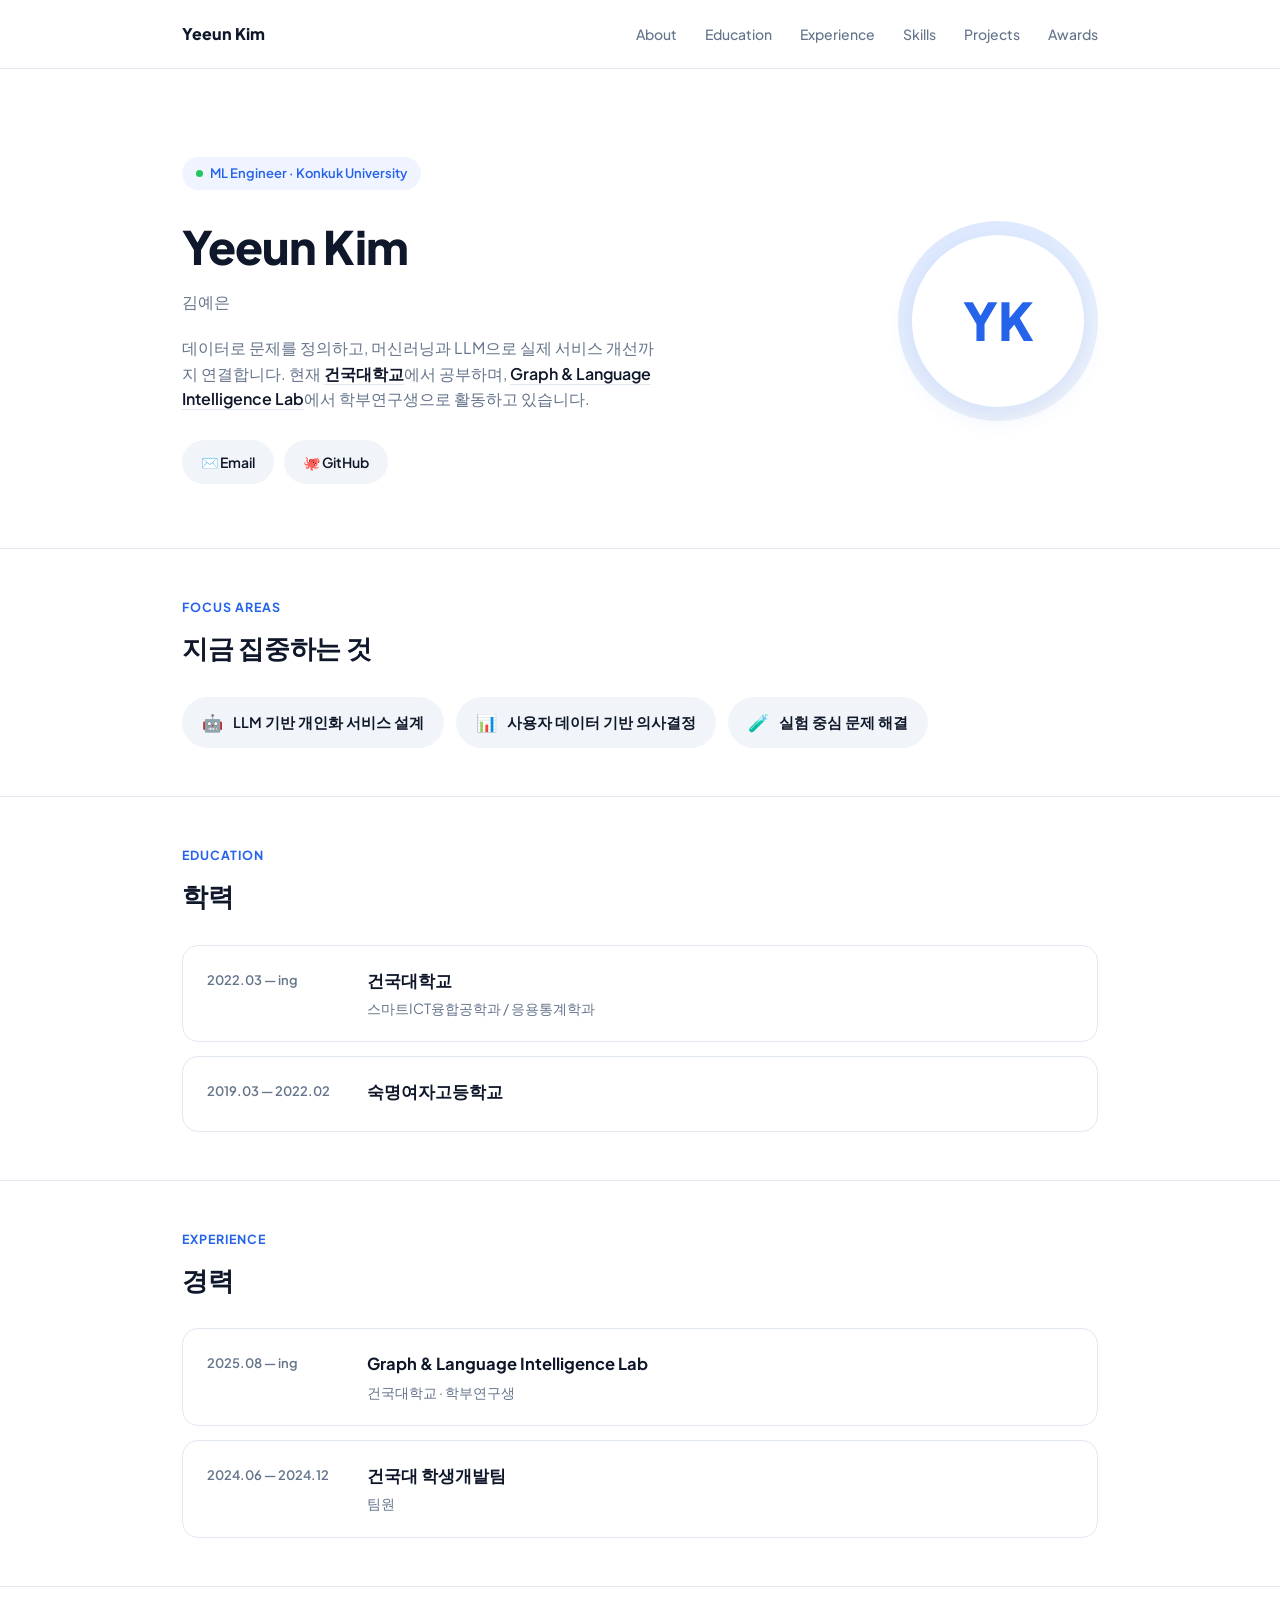
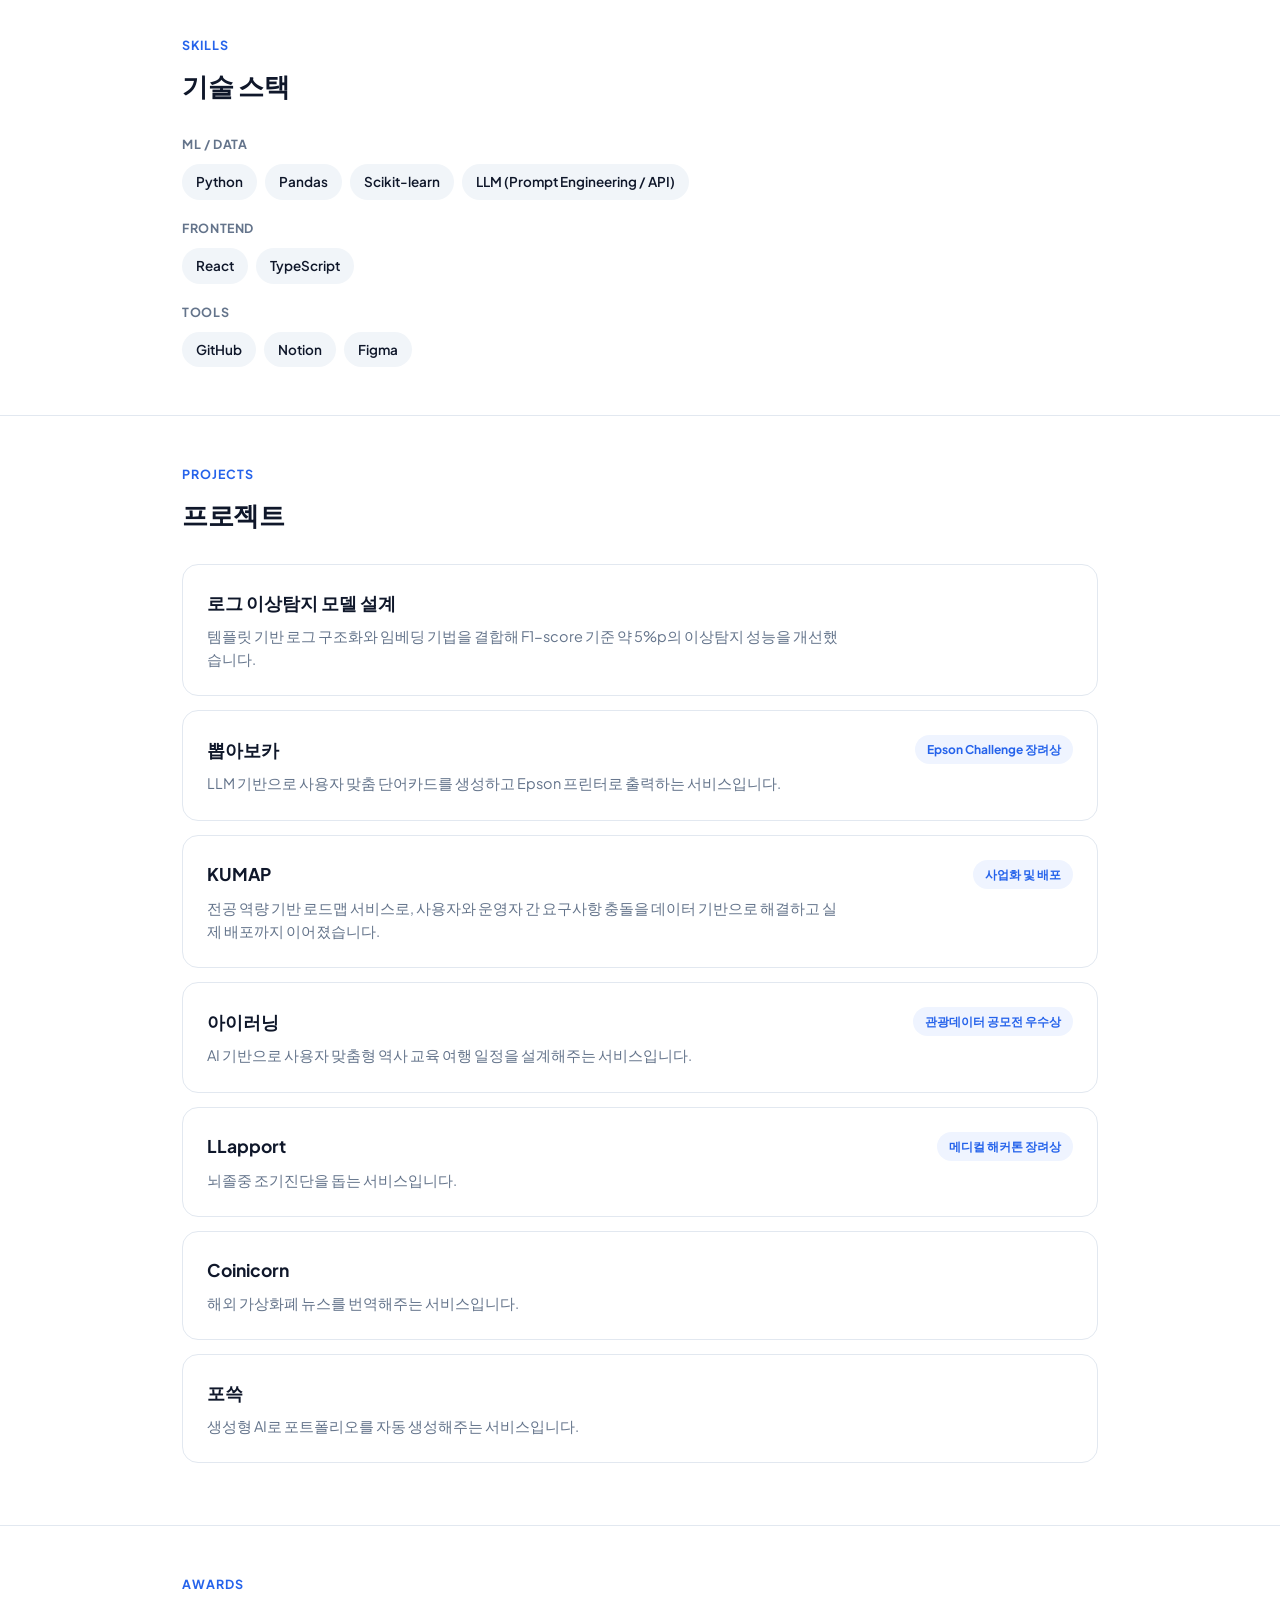
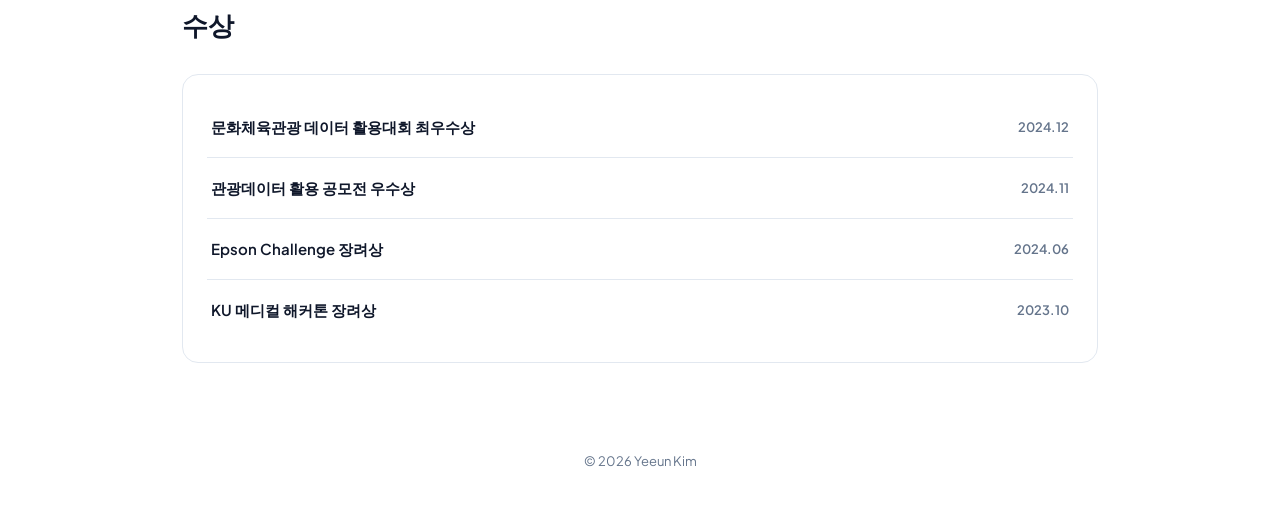
==== index.html @ d35a157a "hompage init" ====
<!DOCTYPE html>
<html lang="ko">
<head>
<meta charset="UTF-8">
<meta name="viewport" content="width=device-width, initial-scale=1.0">
<title>Yeeun Kim</title>
<link rel="preconnect" href="https://fonts.googleapis.com">
<link rel="preconnect" href="https://fonts.gstatic.com" crossorigin>
<link href="https://fonts.googleapis.com/css2?family=Plus+Jakarta+Sans:wght@400;500;600;700;800&display=swap" rel="stylesheet">
<style>
  :root{
    --bg:#FFFFFF;
    --ink:#0F172A;
    --ink-soft:#64748B;
    --accent:#2563EB;
    --accent-soft:#EFF4FF;
    --pill-bg:#F1F5F9;
    --line:#E2E8F0;
    --sans:'Plus Jakarta Sans', -apple-system, sans-serif;
  }

  *{margin:0;padding:0;box-sizing:border-box;}
  html{scroll-behavior:smooth;}

  body{
    background:var(--bg);
    color:var(--ink);
    font-family:var(--sans);
    line-height:1.6;
    -webkit-font-smoothing:antialiased;
  }

  a{color:var(--accent);text-decoration:none;}

  .wrap{
    max-width:980px;
    margin:0 auto;
    padding:0 32px;
  }

  /* ---------- NAV ---------- */
  .navbar{
    position:sticky;
    top:0;
    background:rgba(255,255,255,0.85);
    backdrop-filter:blur(10px);
    border-bottom:1px solid var(--line);
    z-index:50;
  }
  .navbar .wrap{
    display:flex;
    align-items:center;
    justify-content:space-between;
    height:68px;
  }
  .navbar .brand{
    font-weight:800;
    font-size:16px;
    color:var(--ink);
  }
  .navbar nav{
    display:flex;
    gap:28px;
  }
  .navbar nav a{
    font-size:14px;
    font-weight:500;
    color:var(--ink-soft);
  }
  .navbar nav a:hover{color:var(--ink);}

  .navbar .mobile-toggle{display:none;}

  /* ---------- HERO ---------- */
  .hero{
    padding:88px 0 64px;
  }
  .hero-grid{
    display:flex;
    align-items:center;
    gap:56px;
  }
  .hero-text{flex:1;}

  .badge{
    display:inline-flex;
    align-items:center;
    gap:7px;
    background:var(--accent-soft);
    color:var(--accent);
    font-size:13px;
    font-weight:600;
    padding:6px 14px;
    border-radius:999px;
    margin-bottom:20px;
  }
  .badge .dot{
    width:7px;height:7px;border-radius:50%;
    background:#22C55E;
  }

  .hero h1{
    font-size:46px;
    font-weight:800;
    letter-spacing:-0.02em;
    margin-bottom:6px;
  }
  .hero .kr{
    font-size:16px;
    color:var(--ink-soft);
    font-weight:500;
    margin-bottom:20px;
  }
  .hero p.lede{
    font-size:16px;
    color:var(--ink-soft);
    max-width:480px;
    margin-bottom:28px;
  }
  .hero p.lede a{color:var(--ink);font-weight:600;border-bottom:1px solid var(--line);}
  .hero p.lede a:hover{border-color:var(--accent);color:var(--accent);}

  .pill-links{
    display:flex;
    flex-wrap:wrap;
    gap:10px;
  }
  .pill-btn{
    display:inline-flex;
    align-items:center;
    gap:8px;
    background:var(--pill-bg);
    color:var(--ink);
    font-size:14px;
    font-weight:600;
    padding:10px 18px;
    border-radius:999px;
    border:1px solid transparent;
    transition:all .15s ease;
  }
  .pill-btn:hover{
    background:var(--accent-soft);
    color:var(--accent);
    transform:translateY(-1px);
  }

  .avatar-wrap{
    flex-shrink:0;
    width:200px;
    height:200px;
    border-radius:50%;
    background:linear-gradient(160deg,#DCE8FF,#F1F5F9);
    display:flex;
    align-items:center;
    justify-content:center;
  }
  .avatar-wrap .initials{
    width:172px;
    height:172px;
    border-radius:50%;
    background:#fff;
    display:flex;
    align-items:center;
    justify-content:center;
    font-size:52px;
    font-weight:800;
    color:var(--accent);
    box-shadow:0 8px 24px rgba(37,99,235,0.12);
  }

  /* ---------- SECTIONS ---------- */
  section{
    padding:48px 0;
    border-top:1px solid var(--line);
    scroll-margin-top:84px;
  }
  section .eyebrow{
    font-size:12.5px;
    font-weight:700;
    text-transform:uppercase;
    letter-spacing:.08em;
    color:var(--accent);
    margin-bottom:10px;
  }
  section h2{
    font-size:26px;
    font-weight:800;
    letter-spacing:-0.01em;
    margin-bottom:28px;
  }

  /* Focus pills (research interests style) */
  .focus-pills{
    display:flex;
    flex-wrap:wrap;
    gap:12px;
  }
  .focus-pill{
    display:flex;
    align-items:center;
    gap:10px;
    background:var(--pill-bg);
    border-radius:999px;
    padding:12px 20px;
    font-size:14.5px;
    font-weight:600;
    color:var(--ink);
  }
  .focus-pill .ico{font-size:17px;}

  /* Cards for education / experience */
  .card-list{
    display:flex;
    flex-direction:column;
    gap:14px;
  }
  .card{
    display:grid;
    grid-template-columns:140px 1fr;
    gap:20px;
    background:#fff;
    border:1px solid var(--line);
    border-radius:16px;
    padding:22px 24px;
    transition:box-shadow .15s ease, border-color .15s ease;
  }
  .card:hover{
    box-shadow:0 8px 24px rgba(15,23,42,0.06);
    border-color:#D6DEEA;
  }
  .card .when{
    font-size:13px;
    font-weight:600;
    color:var(--ink-soft);
    padding-top:2px;
  }
  .card .org{
    font-size:16.5px;
    font-weight:700;
    margin-bottom:3px;
  }
  .card .role{
    font-size:14px;
    color:var(--ink-soft);
  }

  /* Skills */
  .skill-block{margin-bottom:18px;}
  .skill-block:last-child{margin-bottom:0;}
  .skill-block .cat{
    font-size:12.5px;
    font-weight:700;
    color:var(--ink-soft);
    text-transform:uppercase;
    letter-spacing:.05em;
    margin-bottom:10px;
  }
  .tag-row{display:flex;flex-wrap:wrap;gap:8px;}
  .tag{
    font-size:13.5px;
    font-weight:600;
    background:var(--pill-bg);
    border-radius:999px;
    padding:7px 14px;
  }

  /* Projects */
  .project-card{
    background:#fff;
    border:1px solid var(--line);
    border-radius:16px;
    padding:24px;
    margin-bottom:14px;
    transition:box-shadow .15s ease, border-color .15s ease, transform .15s ease;
  }
  .project-card:hover{
    box-shadow:0 10px 28px rgba(15,23,42,0.07);
    border-color:#D6DEEA;
    transform:translateY(-2px);
  }
  .project-card .top-row{
    display:flex;
    align-items:center;
    justify-content:space-between;
    gap:12px;
    margin-bottom:8px;
    flex-wrap:wrap;
  }
  .project-card .top-row a.title{
    font-size:17.5px;
    font-weight:700;
    color:var(--ink);
  }
  .project-card .top-row a.title:hover{color:var(--accent);}
  .award-chip{
    font-size:12px;
    font-weight:700;
    background:var(--accent-soft);
    color:var(--accent);
    padding:5px 12px;
    border-radius:999px;
    white-space:nowrap;
  }
  .project-card .desc{
    font-size:14.5px;
    color:var(--ink-soft);
    max-width:640px;
  }

  /* Awards */
  .award-row{
    display:flex;
    align-items:center;
    justify-content:space-between;
    padding:18px 4px;
    border-bottom:1px solid var(--line);
  }
  .award-row:last-child{border-bottom:none;}
  .award-row .name{font-size:15px;font-weight:600;}
  .award-row .when{font-size:13px;color:var(--ink-soft);font-weight:600;}

  footer{
    padding:40px 0 56px;
    text-align:center;
    font-size:13px;
    color:var(--ink-soft);
  }

  /* ---------- RESPONSIVE ---------- */
  @media (max-width:760px){
    .navbar nav{display:none;}
    .wrap{padding:0 20px;}
    .hero{padding:48px 0 40px;}
    .hero-grid{flex-direction:column-reverse;gap:32px;text-align:center;}
    .hero-text{display:flex;flex-direction:column;align-items:center;}
    .hero p.lede{text-align:center;}
    .pill-links{justify-content:center;}
    .hero h1{font-size:34px;}
    .avatar-wrap{width:140px;height:140px;}
    .avatar-wrap .initials{width:120px;height:120px;font-size:38px;}
    .card{grid-template-columns:1fr;gap:6px;}
    .award-row{flex-direction:column;align-items:flex-start;gap:4px;}
  }

  @media (prefers-reduced-motion: reduce){
    *{transition:none !important; scroll-behavior:auto !important;}
  }

  :focus-visible{outline:2px solid var(--accent);outline-offset:2px;}
</style>
</head>
<body>

<div class="navbar">
  <div class="wrap">
    <div class="brand">Yeeun Kim</div>
    <nav>
      <a href="#about">About</a>
      <a href="#education">Education</a>
      <a href="#experience">Experience</a>
      <a href="#skills">Skills</a>
      <a href="#projects">Projects</a>
      <a href="#awards">Awards</a>
    </nav>
  </div>
</div>

<header class="hero" id="about">
  <div class="wrap">
    <div class="hero-grid">
      <div class="hero-text">
        <div class="badge"><span class="dot"></span> ML Engineer · Konkuk University</div>
        <h1>Yeeun Kim</h1>
        <div class="kr">김예은</div>
        <p class="lede">데이터로 문제를 정의하고, 머신러닝과 LLM으로 실제 서비스 개선까지 연결합니다. 현재 <a href="#" target="_blank">건국대학교</a>에서 공부하며, <a href="#" target="_blank">Graph &amp; Language Intelligence Lab</a>에서 학부연구생으로 활동하고 있습니다.</p>
        <div class="pill-links">
          <a class="pill-btn" href="mailto:yeeunkim512@gmail.com">✉️ Email</a>
          <a class="pill-btn" href="https://github.com/katekim512" target="_blank">🐙 GitHub</a>
        </div>
      </div>
      <div class="avatar-wrap">
        <div class="initials">YK</div>
      </div>
    </div>
  </div>
</header>

<section id="focus">
  <div class="wrap">
    <div class="eyebrow">Focus Areas</div>
    <h2>지금 집중하는 것</h2>
    <div class="focus-pills">
      <div class="focus-pill"><span class="ico">🤖</span> LLM 기반 개인화 서비스 설계</div>
      <div class="focus-pill"><span class="ico">📊</span> 사용자 데이터 기반 의사결정</div>
      <div class="focus-pill"><span class="ico">🧪</span> 실험 중심 문제 해결</div>
    </div>
  </div>
</section>

<section id="education">
  <div class="wrap">
    <div class="eyebrow">Education</div>
    <h2>학력</h2>
    <div class="card-list">
      <div class="card">
        <div class="when">2022.03 — ing</div>
        <div>
          <div class="org">건국대학교</div>
          <div class="role">스마트ICT융합공학과 / 응용통계학과</div>
        </div>
      </div>
      <div class="card">
        <div class="when">2019.03 — 2022.02</div>
        <div>
          <div class="org">숙명여자고등학교</div>
        </div>
      </div>
    </div>
  </div>
</section>

<section id="experience">
  <div class="wrap">
    <div class="eyebrow">Experience</div>
    <h2>경력</h2>
    <div class="card-list">
      <div class="card">
        <div class="when">2025.08 — ing</div>
        <div>
          <div class="org">Graph &amp; Language Intelligence Lab</div>
          <div class="role">건국대학교 · 학부연구생</div>
        </div>
      </div>
      <div class="card">
        <div class="when">2024.06 — 2024.12</div>
        <div>
          <div class="org">건국대 학생개발팀</div>
          <div class="role">팀원</div>
        </div>
      </div>
    </div>
  </div>
</section>

<section id="skills">
  <div class="wrap">
    <div class="eyebrow">Skills</div>
    <h2>기술 스택</h2>
    <div class="skill-block">
      <div class="cat">ML / Data</div>
      <div class="tag-row">
        <span class="tag">Python</span>
        <span class="tag">Pandas</span>
        <span class="tag">Scikit-learn</span>
        <span class="tag">LLM (Prompt Engineering / API)</span>
      </div>
    </div>
    <div class="skill-block">
      <div class="cat">Frontend</div>
      <div class="tag-row">
        <span class="tag">React</span>
        <span class="tag">TypeScript</span>
      </div>
    </div>
    <div class="skill-block">
      <div class="cat">Tools</div>
      <div class="tag-row">
        <span class="tag">GitHub</span>
        <span class="tag">Notion</span>
        <span class="tag">Figma</span>
      </div>
    </div>
  </div>
</section>

<section id="projects">
  <div class="wrap">
    <div class="eyebrow">Projects</div>
    <h2>프로젝트</h2>

    <div class="project-card">
      <div class="top-row">
        <a class="title" href="https://github.com/katekim512" target="_blank">로그 이상탐지 모델 설계</a>
      </div>
      <p class="desc">템플릿 기반 로그 구조화와 임베딩 기법을 결합해 F1-score 기준 약 5%p의 이상탐지 성능을 개선했습니다.</p>
    </div>

    <div class="project-card">
      <div class="top-row">
        <a class="title" href="https://github.com/jiheunkim/BbobaVoca" target="_blank">뽑아보카</a>
        <span class="award-chip">Epson Challenge 장려상</span>
      </div>
      <p class="desc">LLM 기반으로 사용자 맞춤 단어카드를 생성하고 Epson 프린터로 출력하는 서비스입니다.</p>
    </div>

    <div class="project-card">
      <div class="top-row">
        <a class="title" href="https://github.com/katekim512/RoadMapKU.git" target="_blank">KUMAP</a>
        <span class="award-chip">사업화 및 배포</span>
      </div>
      <p class="desc">전공 역량 기반 로드맵 서비스로, 사용자와 운영자 간 요구사항 충돌을 데이터 기반으로 해결하고 실제 배포까지 이어졌습니다.</p>
    </div>

    <div class="project-card">
      <div class="top-row">
        <a class="title" href="https://github.com/katekim512/AI-Learning.git" target="_blank">아이러닝</a>
        <span class="award-chip">관광데이터 공모전 우수상</span>
      </div>
      <p class="desc">AI 기반으로 사용자 맞춤형 역사 교육 여행 일정을 설계해주는 서비스입니다.</p>
    </div>

    <div class="project-card">
      <div class="top-row">
        <a class="title" href="https://github.com/katekim512/LLapport.git" target="_blank">LLapport</a>
        <span class="award-chip">메디컬 해커톤 장려상</span>
      </div>
      <p class="desc">뇌졸중 조기진단을 돕는 서비스입니다.</p>
    </div>

    <div class="project-card">
      <div class="top-row">
        <a class="title" href="https://github.com/katekim512/Conicorn.git" target="_blank">Coinicorn</a>
      </div>
      <p class="desc">해외 가상화폐 뉴스를 번역해주는 서비스입니다.</p>
    </div>

    <div class="project-card">
      <div class="top-row">
        <a class="title" href="https://github.com/katekim512/PoSSG.git" target="_blank">포쓱</a>
      </div>
      <p class="desc">생성형 AI로 포트폴리오를 자동 생성해주는 서비스입니다.</p>
    </div>

  </div>
</section>

<section id="awards">
  <div class="wrap">
    <div class="eyebrow">Awards</div>
    <h2>수상</h2>
    <div class="card" style="display:block;border-radius:16px;">
      <div class="award-row">
        <div class="name">문화체육관광 데이터 활용대회 최우수상</div>
        <div class="when">2024.12</div>
      </div>
      <div class="award-row">
        <div class="name">관광데이터 활용 공모전 우수상</div>
        <div class="when">2024.11</div>
      </div>
      <div class="award-row">
        <div class="name">Epson Challenge 장려상</div>
        <div class="when">2024.06</div>
      </div>
      <div class="award-row">
        <div class="name">KU 메디컬 해커톤 장려상</div>
        <div class="when">2023.10</div>
      </div>
    </div>
  </div>
</section>

<footer>© 2026 Yeeun Kim</footer>

</body>
</html>
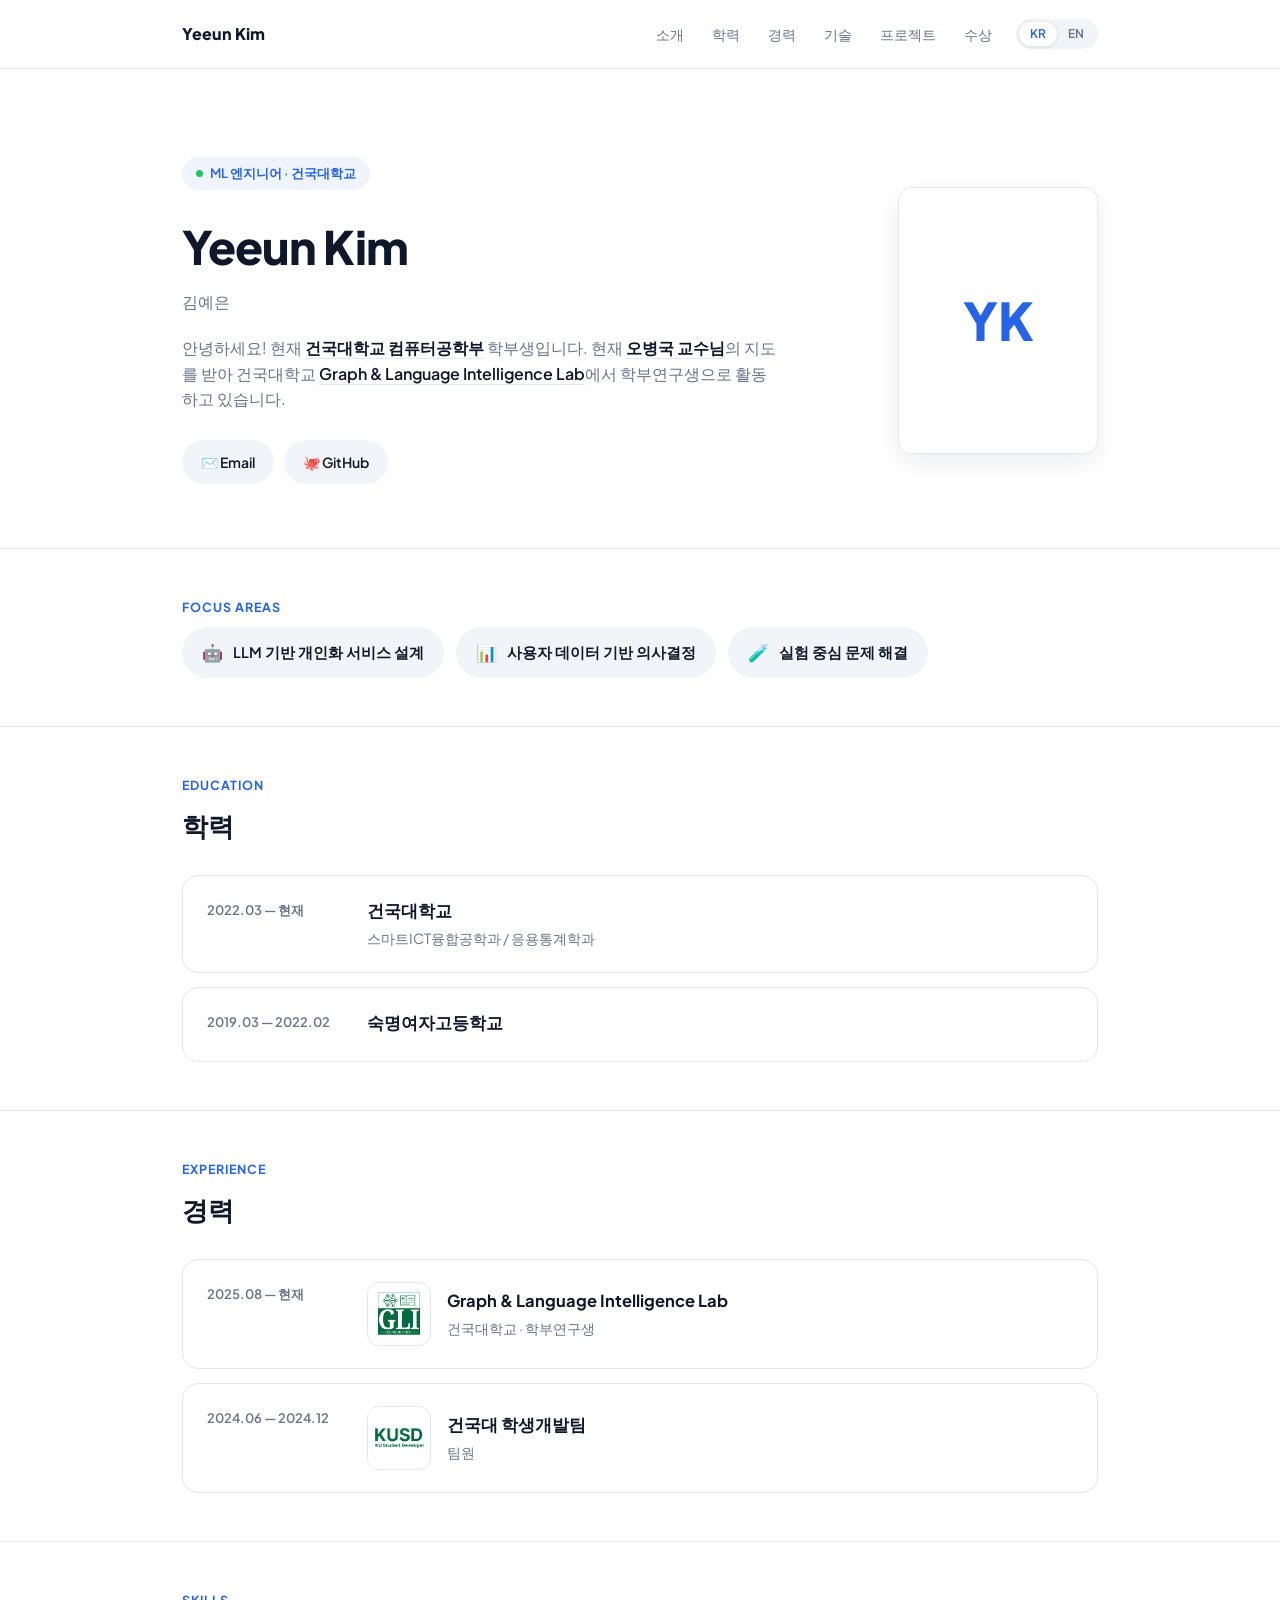
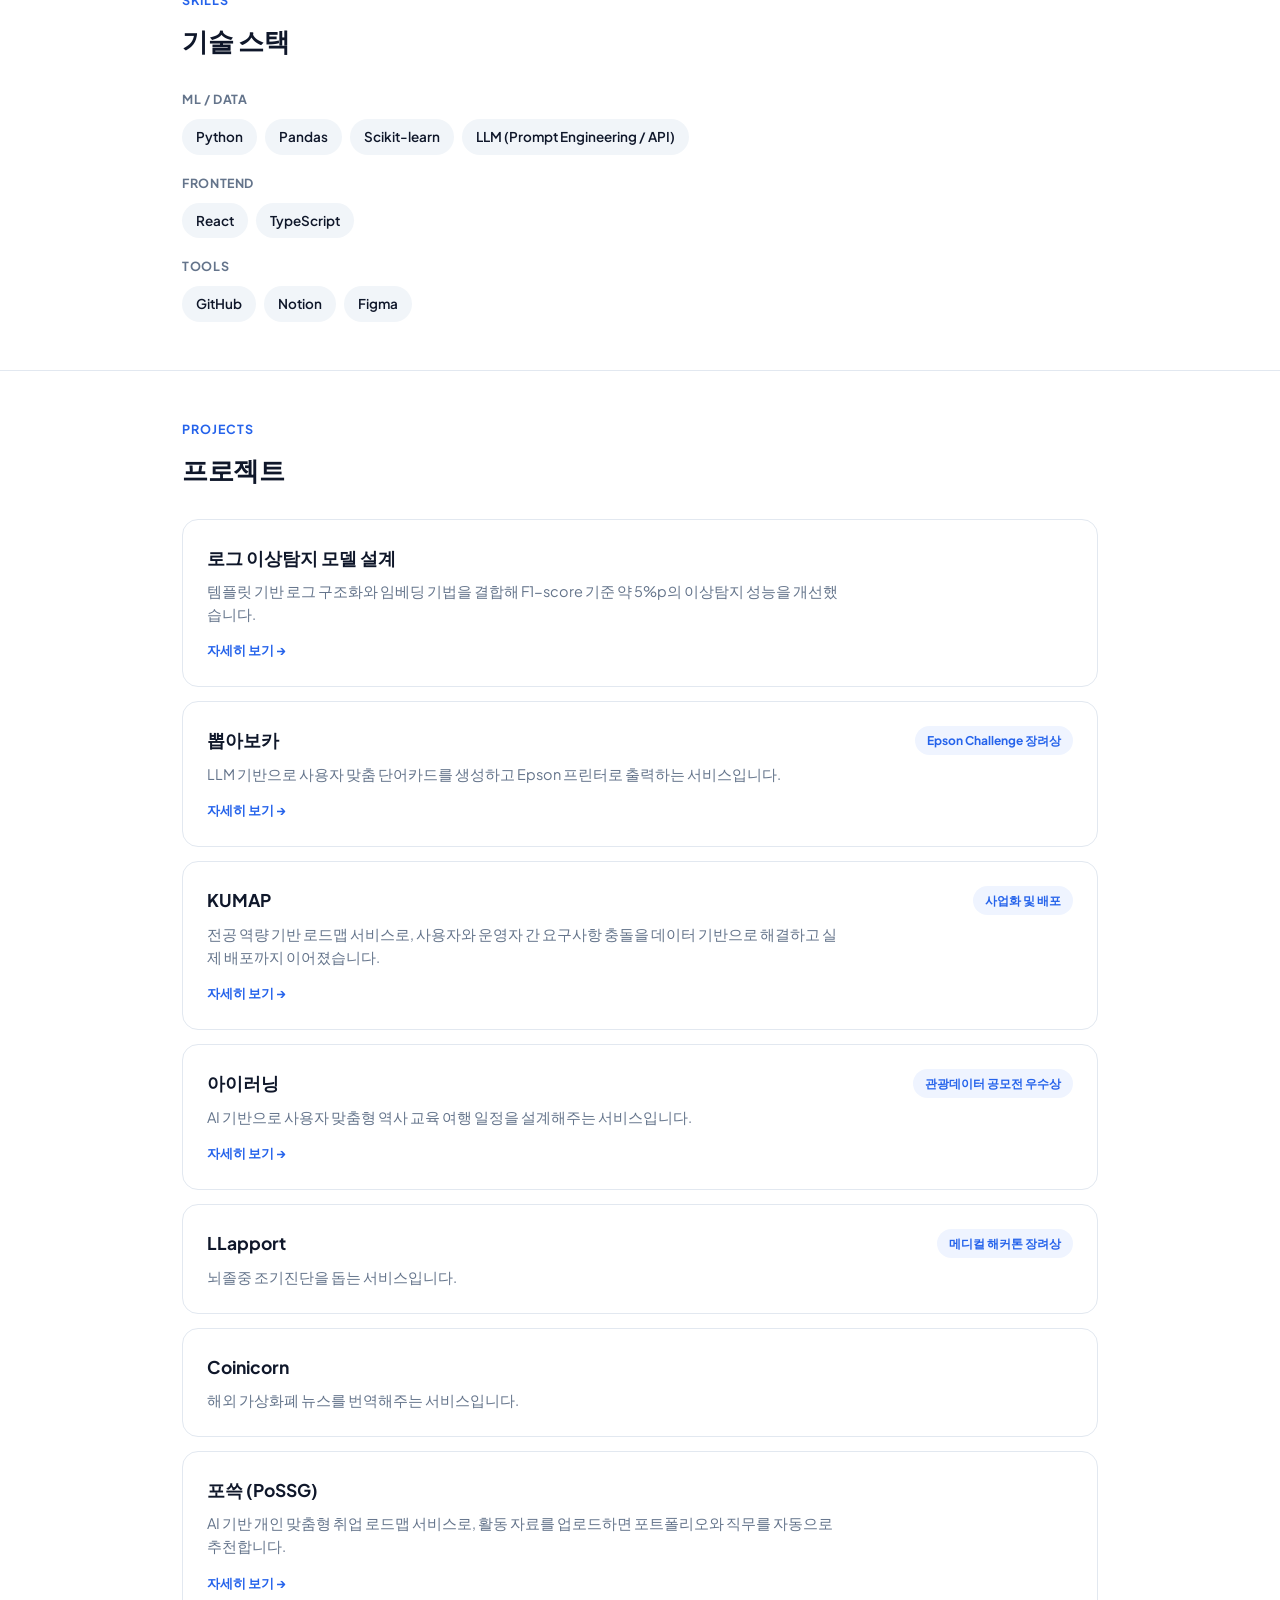
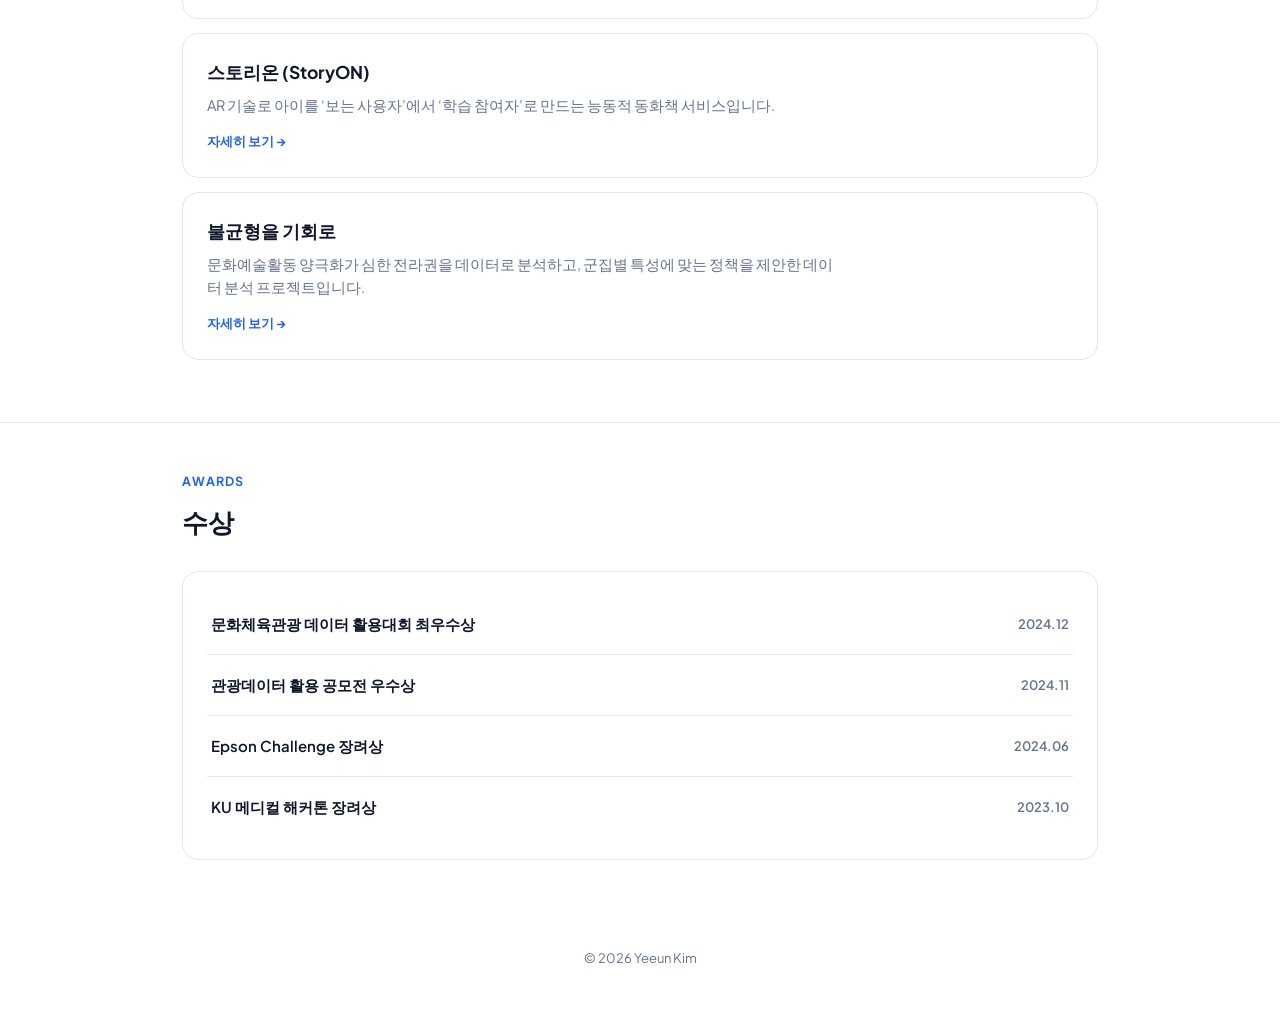
==== commit 9e8f8821: "[init] 전체 페이지" ====
--- a/index.html
+++ b/index.html
@@ -1,565 +1,1045 @@
 <!DOCTYPE html>
 <html lang="ko">
-<head>
-<meta charset="UTF-8">
-<meta name="viewport" content="width=device-width, initial-scale=1.0">
-<title>Yeeun Kim</title>
-<link rel="preconnect" href="https://fonts.googleapis.com">
-<link rel="preconnect" href="https://fonts.gstatic.com" crossorigin>
-<link href="https://fonts.googleapis.com/css2?family=Plus+Jakarta+Sans:wght@400;500;600;700;800&display=swap" rel="stylesheet">
-<style>
-  :root{
-    --bg:#FFFFFF;
-    --ink:#0F172A;
-    --ink-soft:#64748B;
-    --accent:#2563EB;
-    --accent-soft:#EFF4FF;
-    --pill-bg:#F1F5F9;
-    --line:#E2E8F0;
-    --sans:'Plus Jakarta Sans', -apple-system, sans-serif;
-  }
-
-  *{margin:0;padding:0;box-sizing:border-box;}
-  html{scroll-behavior:smooth;}
-
-  body{
-    background:var(--bg);
-    color:var(--ink);
-    font-family:var(--sans);
-    line-height:1.6;
-    -webkit-font-smoothing:antialiased;
-  }
-
-  a{color:var(--accent);text-decoration:none;}
-
-  .wrap{
-    max-width:980px;
-    margin:0 auto;
-    padding:0 32px;
-  }
-
-  /* ---------- NAV ---------- */
-  .navbar{
-    position:sticky;
-    top:0;
-    background:rgba(255,255,255,0.85);
-    backdrop-filter:blur(10px);
-    border-bottom:1px solid var(--line);
-    z-index:50;
-  }
-  .navbar .wrap{
-    display:flex;
-    align-items:center;
-    justify-content:space-between;
-    height:68px;
-  }
-  .navbar .brand{
-    font-weight:800;
-    font-size:16px;
-    color:var(--ink);
-  }
-  .navbar nav{
-    display:flex;
-    gap:28px;
-  }
-  .navbar nav a{
-    font-size:14px;
-    font-weight:500;
-    color:var(--ink-soft);
-  }
-  .navbar nav a:hover{color:var(--ink);}
-
-  .navbar .mobile-toggle{display:none;}
-
-  /* ---------- HERO ---------- */
-  .hero{
-    padding:88px 0 64px;
-  }
-  .hero-grid{
-    display:flex;
-    align-items:center;
-    gap:56px;
-  }
-  .hero-text{flex:1;}
-
-  .badge{
-    display:inline-flex;
-    align-items:center;
-    gap:7px;
-    background:var(--accent-soft);
-    color:var(--accent);
-    font-size:13px;
-    font-weight:600;
-    padding:6px 14px;
-    border-radius:999px;
-    margin-bottom:20px;
-  }
-  .badge .dot{
-    width:7px;height:7px;border-radius:50%;
-    background:#22C55E;
-  }
-
-  .hero h1{
-    font-size:46px;
-    font-weight:800;
-    letter-spacing:-0.02em;
-    margin-bottom:6px;
-  }
-  .hero .kr{
-    font-size:16px;
-    color:var(--ink-soft);
-    font-weight:500;
-    margin-bottom:20px;
-  }
-  .hero p.lede{
-    font-size:16px;
-    color:var(--ink-soft);
-    max-width:480px;
-    margin-bottom:28px;
-  }
-  .hero p.lede a{color:var(--ink);font-weight:600;border-bottom:1px solid var(--line);}
-  .hero p.lede a:hover{border-color:var(--accent);color:var(--accent);}
-
-  .pill-links{
-    display:flex;
-    flex-wrap:wrap;
-    gap:10px;
-  }
-  .pill-btn{
-    display:inline-flex;
-    align-items:center;
-    gap:8px;
-    background:var(--pill-bg);
-    color:var(--ink);
-    font-size:14px;
-    font-weight:600;
-    padding:10px 18px;
-    border-radius:999px;
-    border:1px solid transparent;
-    transition:all .15s ease;
-  }
-  .pill-btn:hover{
-    background:var(--accent-soft);
-    color:var(--accent);
-    transform:translateY(-1px);
-  }
-
-  .avatar-wrap{
-    flex-shrink:0;
-    width:200px;
-    height:200px;
-    border-radius:50%;
-    background:linear-gradient(160deg,#DCE8FF,#F1F5F9);
-    display:flex;
-    align-items:center;
-    justify-content:center;
-  }
-  .avatar-wrap .initials{
-    width:172px;
-    height:172px;
-    border-radius:50%;
-    background:#fff;
-    display:flex;
-    align-items:center;
-    justify-content:center;
-    font-size:52px;
-    font-weight:800;
-    color:var(--accent);
-    box-shadow:0 8px 24px rgba(37,99,235,0.12);
-  }
-
-  /* ---------- SECTIONS ---------- */
-  section{
-    padding:48px 0;
-    border-top:1px solid var(--line);
-    scroll-margin-top:84px;
-  }
-  section .eyebrow{
-    font-size:12.5px;
-    font-weight:700;
-    text-transform:uppercase;
-    letter-spacing:.08em;
-    color:var(--accent);
-    margin-bottom:10px;
-  }
-  section h2{
-    font-size:26px;
-    font-weight:800;
-    letter-spacing:-0.01em;
-    margin-bottom:28px;
-  }
-
-  /* Focus pills (research interests style) */
-  .focus-pills{
-    display:flex;
-    flex-wrap:wrap;
-    gap:12px;
-  }
-  .focus-pill{
-    display:flex;
-    align-items:center;
-    gap:10px;
-    background:var(--pill-bg);
-    border-radius:999px;
-    padding:12px 20px;
-    font-size:14.5px;
-    font-weight:600;
-    color:var(--ink);
-  }
-  .focus-pill .ico{font-size:17px;}
-
-  /* Cards for education / experience */
-  .card-list{
-    display:flex;
-    flex-direction:column;
-    gap:14px;
-  }
-  .card{
-    display:grid;
-    grid-template-columns:140px 1fr;
-    gap:20px;
-    background:#fff;
-    border:1px solid var(--line);
-    border-radius:16px;
-    padding:22px 24px;
-    transition:box-shadow .15s ease, border-color .15s ease;
-  }
-  .card:hover{
-    box-shadow:0 8px 24px rgba(15,23,42,0.06);
-    border-color:#D6DEEA;
-  }
-  .card .when{
-    font-size:13px;
-    font-weight:600;
-    color:var(--ink-soft);
-    padding-top:2px;
-  }
-  .card .org{
-    font-size:16.5px;
-    font-weight:700;
-    margin-bottom:3px;
-  }
-  .card .role{
-    font-size:14px;
-    color:var(--ink-soft);
-  }
-
-  /* Skills */
-  .skill-block{margin-bottom:18px;}
-  .skill-block:last-child{margin-bottom:0;}
-  .skill-block .cat{
-    font-size:12.5px;
-    font-weight:700;
-    color:var(--ink-soft);
-    text-transform:uppercase;
-    letter-spacing:.05em;
-    margin-bottom:10px;
-  }
-  .tag-row{display:flex;flex-wrap:wrap;gap:8px;}
-  .tag{
-    font-size:13.5px;
-    font-weight:600;
-    background:var(--pill-bg);
-    border-radius:999px;
-    padding:7px 14px;
-  }
-
-  /* Projects */
-  .project-card{
-    background:#fff;
-    border:1px solid var(--line);
-    border-radius:16px;
-    padding:24px;
-    margin-bottom:14px;
-    transition:box-shadow .15s ease, border-color .15s ease, transform .15s ease;
-  }
-  .project-card:hover{
-    box-shadow:0 10px 28px rgba(15,23,42,0.07);
-    border-color:#D6DEEA;
-    transform:translateY(-2px);
-  }
-  .project-card .top-row{
-    display:flex;
-    align-items:center;
-    justify-content:space-between;
-    gap:12px;
-    margin-bottom:8px;
-    flex-wrap:wrap;
-  }
-  .project-card .top-row a.title{
-    font-size:17.5px;
-    font-weight:700;
-    color:var(--ink);
-  }
-  .project-card .top-row a.title:hover{color:var(--accent);}
-  .award-chip{
-    font-size:12px;
-    font-weight:700;
-    background:var(--accent-soft);
-    color:var(--accent);
-    padding:5px 12px;
-    border-radius:999px;
-    white-space:nowrap;
-  }
-  .project-card .desc{
-    font-size:14.5px;
-    color:var(--ink-soft);
-    max-width:640px;
-  }
-
-  /* Awards */
-  .award-row{
-    display:flex;
-    align-items:center;
-    justify-content:space-between;
-    padding:18px 4px;
-    border-bottom:1px solid var(--line);
-  }
-  .award-row:last-child{border-bottom:none;}
-  .award-row .name{font-size:15px;font-weight:600;}
-  .award-row .when{font-size:13px;color:var(--ink-soft);font-weight:600;}
-
-  footer{
-    padding:40px 0 56px;
-    text-align:center;
-    font-size:13px;
-    color:var(--ink-soft);
-  }
-
-  /* ---------- RESPONSIVE ---------- */
-  @media (max-width:760px){
-    .navbar nav{display:none;}
-    .wrap{padding:0 20px;}
-    .hero{padding:48px 0 40px;}
-    .hero-grid{flex-direction:column-reverse;gap:32px;text-align:center;}
-    .hero-text{display:flex;flex-direction:column;align-items:center;}
-    .hero p.lede{text-align:center;}
-    .pill-links{justify-content:center;}
-    .hero h1{font-size:34px;}
-    .avatar-wrap{width:140px;height:140px;}
-    .avatar-wrap .initials{width:120px;height:120px;font-size:38px;}
-    .card{grid-template-columns:1fr;gap:6px;}
-    .award-row{flex-direction:column;align-items:flex-start;gap:4px;}
-  }
-
-  @media (prefers-reduced-motion: reduce){
-    *{transition:none !important; scroll-behavior:auto !important;}
-  }
-
-  :focus-visible{outline:2px solid var(--accent);outline-offset:2px;}
-</style>
-</head>
-<body>
-
-<div class="navbar">
-  <div class="wrap">
-    <div class="brand">Yeeun Kim</div>
-    <nav>
-      <a href="#about">About</a>
-      <a href="#education">Education</a>
-      <a href="#experience">Experience</a>
-      <a href="#skills">Skills</a>
-      <a href="#projects">Projects</a>
-      <a href="#awards">Awards</a>
-    </nav>
-  </div>
-</div>
-
-<header class="hero" id="about">
-  <div class="wrap">
-    <div class="hero-grid">
-      <div class="hero-text">
-        <div class="badge"><span class="dot"></span> ML Engineer · Konkuk University</div>
-        <h1>Yeeun Kim</h1>
-        <div class="kr">김예은</div>
-        <p class="lede">데이터로 문제를 정의하고, 머신러닝과 LLM으로 실제 서비스 개선까지 연결합니다. 현재 <a href="#" target="_blank">건국대학교</a>에서 공부하며, <a href="#" target="_blank">Graph &amp; Language Intelligence Lab</a>에서 학부연구생으로 활동하고 있습니다.</p>
-        <div class="pill-links">
-          <a class="pill-btn" href="mailto:yeeunkim512@gmail.com">✉️ Email</a>
-          <a class="pill-btn" href="https://github.com/katekim512" target="_blank">🐙 GitHub</a>
-        </div>
-      </div>
-      <div class="avatar-wrap">
-        <div class="initials">YK</div>
-      </div>
-    </div>
-  </div>
-</header>
-
-<section id="focus">
-  <div class="wrap">
-    <div class="eyebrow">Focus Areas</div>
-    <h2>지금 집중하는 것</h2>
-    <div class="focus-pills">
-      <div class="focus-pill"><span class="ico">🤖</span> LLM 기반 개인화 서비스 설계</div>
-      <div class="focus-pill"><span class="ico">📊</span> 사용자 데이터 기반 의사결정</div>
-      <div class="focus-pill"><span class="ico">🧪</span> 실험 중심 문제 해결</div>
-    </div>
-  </div>
-</section>
-
-<section id="education">
-  <div class="wrap">
-    <div class="eyebrow">Education</div>
-    <h2>학력</h2>
-    <div class="card-list">
-      <div class="card">
-        <div class="when">2022.03 — ing</div>
-        <div>
-          <div class="org">건국대학교</div>
-          <div class="role">스마트ICT융합공학과 / 응용통계학과</div>
-        </div>
-      </div>
-      <div class="card">
-        <div class="when">2019.03 — 2022.02</div>
-        <div>
-          <div class="org">숙명여자고등학교</div>
+  <head>
+    <meta charset="UTF-8" />
+    <meta name="viewport" content="width=device-width, initial-scale=1.0" />
+    <title>Yeeun Kim</title>
+    <link rel="preconnect" href="https://fonts.googleapis.com" />
+    <link rel="preconnect" href="https://fonts.gstatic.com" crossorigin />
+    <link
+      href="https://fonts.googleapis.com/css2?family=Plus+Jakarta+Sans:wght@400;500;600;700;800&display=swap"
+      rel="stylesheet"
+    />
+    <style>
+      :root {
+        --bg: #ffffff;
+        --ink: #0f172a;
+        --ink-soft: #64748b;
+        --accent: #2563eb;
+        --accent-soft: #eff4ff;
+        --pill-bg: #f1f5f9;
+        --line: #e2e8f0;
+        --sans: 'Plus Jakarta Sans', -apple-system, sans-serif;
+      }
+
+      * {
+        margin: 0;
+        padding: 0;
+        box-sizing: border-box;
+      }
+      html {
+        scroll-behavior: smooth;
+      }
+
+      body {
+        background: var(--bg);
+        color: var(--ink);
+        font-family: var(--sans);
+        line-height: 1.6;
+        -webkit-font-smoothing: antialiased;
+      }
+
+      a {
+        color: var(--accent);
+        text-decoration: none;
+      }
+
+      .wrap {
+        max-width: 980px;
+        margin: 0 auto;
+        padding: 0 32px;
+      }
+
+      /* ---------- NAV ---------- */
+      .navbar {
+        position: sticky;
+        top: 0;
+        background: rgba(255, 255, 255, 0.85);
+        backdrop-filter: blur(10px);
+        border-bottom: 1px solid var(--line);
+        z-index: 50;
+      }
+      .navbar .wrap {
+        display: flex;
+        align-items: center;
+        justify-content: space-between;
+        height: 68px;
+      }
+      .navbar .brand {
+        font-weight: 800;
+        font-size: 16px;
+        color: var(--ink);
+      }
+      .navbar nav {
+        display: flex;
+        gap: 28px;
+      }
+      .nav-actions {
+        display: flex;
+        align-items: center;
+        gap: 24px;
+      }
+      .navbar nav a {
+        font-size: 14px;
+        font-weight: 500;
+        color: var(--ink-soft);
+      }
+      .navbar nav a:hover {
+        color: var(--ink);
+      }
+
+      .language-toggle {
+        display: flex;
+        align-items: center;
+        padding: 3px;
+        background: var(--pill-bg);
+        border-radius: 999px;
+      }
+      .language-toggle button {
+        min-width: 38px;
+        padding: 6px 9px;
+        border: 0;
+        border-radius: 999px;
+        background: transparent;
+        color: var(--ink-soft);
+        font: 600 12px/1 var(--sans);
+        cursor: pointer;
+      }
+      .language-toggle button[aria-pressed='true'] {
+        background: #fff;
+        color: var(--accent);
+        box-shadow: 0 1px 4px rgba(15, 23, 42, 0.12);
+      }
+
+      /* ---------- HERO ---------- */
+      .hero {
+        padding: 88px 0 64px;
+      }
+      .hero-grid {
+        display: flex;
+        align-items: center;
+        gap: 24px;
+      }
+      .hero-text {
+        flex: 1;
+      }
+
+      .badge {
+        display: inline-flex;
+        align-items: center;
+        gap: 7px;
+        background: var(--accent-soft);
+        color: var(--accent);
+        font-size: 13px;
+        font-weight: 600;
+        padding: 6px 14px;
+        border-radius: 999px;
+        margin-bottom: 20px;
+      }
+      .badge .dot {
+        width: 7px;
+        height: 7px;
+        border-radius: 50%;
+        background: #22c55e;
+      }
+
+      .hero h1 {
+        font-size: 46px;
+        font-weight: 800;
+        letter-spacing: -0.02em;
+        margin-bottom: 6px;
+      }
+      .hero .kr {
+        font-size: 16px;
+        color: var(--ink-soft);
+        font-weight: 500;
+        margin-bottom: 20px;
+      }
+      .hero p.lede {
+        font-size: 16px;
+        color: var(--ink-soft);
+        max-width: 600px;
+        margin-bottom: 28px;
+      }
+      .hero p.lede a {
+        color: var(--ink);
+        font-weight: 600;
+        border-bottom: 1px solid var(--line);
+      }
+      .hero p.lede a:hover {
+        border-color: var(--accent);
+        color: var(--accent);
+      }
+
+      .pill-links {
+        display: flex;
+        flex-wrap: wrap;
+        gap: 10px;
+      }
+      .pill-btn {
+        display: inline-flex;
+        align-items: center;
+        gap: 8px;
+        background: var(--pill-bg);
+        color: var(--ink);
+        font-size: 14px;
+        font-weight: 600;
+        padding: 10px 18px;
+        border-radius: 999px;
+        border: 1px solid transparent;
+        transition: all 0.15s ease;
+      }
+      .pill-btn:hover {
+        background: var(--accent-soft);
+        color: var(--accent);
+        transform: translateY(-1px);
+      }
+
+      .avatar-wrap {
+        flex-shrink: 0;
+        width: 200px;
+        aspect-ratio: 3 / 4;
+        border: 1px solid var(--line);
+        border-radius: 14px;
+        background: #fff;
+        display: flex;
+        align-items: center;
+        justify-content: center;
+        overflow: hidden;
+        box-shadow: 0 8px 24px rgba(15, 23, 42, 0.08);
+      }
+      .avatar-wrap .avatar-inner {
+        width: 100%;
+        height: 100%;
+        border-radius: 13px;
+        background: #fff;
+        display: flex;
+        align-items: center;
+        justify-content: center;
+        font-size: 52px;
+        font-weight: 800;
+        color: var(--accent);
+        overflow: hidden;
+      }
+      .avatar-wrap img {
+        width: 100%;
+        height: 100%;
+        object-fit: contain;
+        object-position: center;
+      }
+      .avatar-wrap img[hidden] {
+        display: none;
+      }
+      .avatar-wrap .initials[hidden] {
+        display: none;
+      }
+      .avatar-wrap .initials {
+        width: 100%;
+        height: 100%;
+        display: flex;
+        align-items: center;
+        justify-content: center;
+      }
+
+      /* ---------- SECTIONS ---------- */
+      section {
+        padding: 48px 0;
+        border-top: 1px solid var(--line);
+        scroll-margin-top: 84px;
+      }
+      section .eyebrow {
+        font-size: 12.5px;
+        font-weight: 700;
+        text-transform: uppercase;
+        letter-spacing: 0.08em;
+        color: var(--accent);
+        margin-bottom: 10px;
+      }
+      section h2 {
+        font-size: 26px;
+        font-weight: 800;
+        letter-spacing: -0.01em;
+        margin-bottom: 28px;
+      }
+
+      /* Focus pills (research interests style) */
+      .focus-pills {
+        display: flex;
+        flex-wrap: wrap;
+        gap: 12px;
+      }
+      .focus-pill {
+        display: flex;
+        align-items: center;
+        gap: 10px;
+        background: var(--pill-bg);
+        border-radius: 999px;
+        padding: 12px 20px;
+        font-size: 14.5px;
+        font-weight: 600;
+        color: var(--ink);
+      }
+      .focus-pill .ico {
+        font-size: 17px;
+      }
+
+      /* Cards for education / experience */
+      .card-list {
+        display: flex;
+        flex-direction: column;
+        gap: 14px;
+      }
+      .card {
+        display: grid;
+        grid-template-columns: 140px 1fr;
+        gap: 20px;
+        background: #fff;
+        border: 1px solid var(--line);
+        border-radius: 16px;
+        padding: 22px 24px;
+        transition: box-shadow 0.15s ease, border-color 0.15s ease;
+      }
+      .card:hover {
+        box-shadow: 0 8px 24px rgba(15, 23, 42, 0.06);
+        border-color: #d6deea;
+      }
+      .card .when {
+        font-size: 13px;
+        font-weight: 600;
+        color: var(--ink-soft);
+        padding-top: 2px;
+      }
+      .card .org {
+        font-size: 16.5px;
+        font-weight: 700;
+        margin-bottom: 3px;
+      }
+      .card .role {
+        font-size: 14px;
+        color: var(--ink-soft);
+      }
+      .experience-main {
+        display: flex;
+        align-items: center;
+        gap: 16px;
+      }
+      .experience-logo {
+        width: 64px;
+        height: 64px;
+        flex-shrink: 0;
+        display: flex;
+        align-items: center;
+        justify-content: center;
+        overflow: hidden;
+        background: #fff;
+        border: 1px solid var(--line);
+        border-radius: 12px;
+      }
+      .experience-logo img {
+        width: 100%;
+        height: 100%;
+        object-fit: contain;
+      }
+
+      /* Skills */
+      .skill-block {
+        margin-bottom: 18px;
+      }
+      .skill-block:last-child {
+        margin-bottom: 0;
+      }
+      .skill-block .cat {
+        font-size: 12.5px;
+        font-weight: 700;
+        color: var(--ink-soft);
+        text-transform: uppercase;
+        letter-spacing: 0.05em;
+        margin-bottom: 10px;
+      }
+      .tag-row {
+        display: flex;
+        flex-wrap: wrap;
+        gap: 8px;
+      }
+      .tag {
+        font-size: 13.5px;
+        font-weight: 600;
+        background: var(--pill-bg);
+        border-radius: 999px;
+        padding: 7px 14px;
+      }
+
+      /* Projects */
+      .project-card {
+        display: block;
+        background: #fff;
+        color: var(--ink);
+        border: 1px solid var(--line);
+        border-radius: 16px;
+        padding: 24px;
+        margin-bottom: 14px;
+        transition: box-shadow 0.15s ease, border-color 0.15s ease,
+          transform 0.15s ease;
+      }
+      .project-card:hover {
+        box-shadow: 0 10px 28px rgba(15, 23, 42, 0.07);
+        border-color: #d6deea;
+        transform: translateY(-2px);
+      }
+      .project-card .top-row {
+        display: flex;
+        align-items: center;
+        justify-content: space-between;
+        gap: 12px;
+        margin-bottom: 8px;
+        flex-wrap: wrap;
+      }
+      .project-card .top-row .title {
+        font-size: 17.5px;
+        font-weight: 700;
+        color: var(--ink);
+      }
+      .project-card:hover .top-row .title {
+        color: var(--accent);
+      }
+      .award-chip {
+        font-size: 12px;
+        font-weight: 700;
+        background: var(--accent-soft);
+        color: var(--accent);
+        padding: 5px 12px;
+        border-radius: 999px;
+        white-space: nowrap;
+      }
+      .project-card .desc {
+        font-size: 14.5px;
+        color: var(--ink-soft);
+        max-width: 640px;
+      }
+      .view-more {
+        display: inline-block;
+        margin-top: 14px;
+        color: var(--accent);
+        font-size: 13px;
+        font-weight: 700;
+      }
+
+      /* Awards */
+      .award-row {
+        display: flex;
+        align-items: center;
+        justify-content: space-between;
+        padding: 18px 4px;
+        border-bottom: 1px solid var(--line);
+      }
+      .award-row:last-child {
+        border-bottom: none;
+      }
+      .award-row .name {
+        font-size: 15px;
+        font-weight: 600;
+      }
+      .award-row .when {
+        font-size: 13px;
+        color: var(--ink-soft);
+        font-weight: 600;
+      }
+
+      footer {
+        padding: 40px 0 56px;
+        text-align: center;
+        font-size: 13px;
+        color: var(--ink-soft);
+      }
+
+      /* ---------- RESPONSIVE ---------- */
+      @media (max-width: 760px) {
+        .navbar nav {
+          display: none;
+        }
+        .nav-actions {
+          gap: 0;
+        }
+        .wrap {
+          padding: 0 20px;
+        }
+        .hero {
+          padding: 48px 0 40px;
+        }
+        .hero-grid {
+          flex-direction: column-reverse;
+          gap: 16px;
+          text-align: center;
+        }
+        .hero-text {
+          display: flex;
+          flex-direction: column;
+          align-items: center;
+        }
+        .hero p.lede {
+          text-align: center;
+        }
+        .pill-links {
+          justify-content: center;
+        }
+        .hero h1 {
+          font-size: 34px;
+        }
+        .avatar-wrap {
+          width: 150px;
+        }
+        .avatar-wrap .avatar-inner {
+          font-size: 38px;
+        }
+        .card {
+          grid-template-columns: 1fr;
+          gap: 6px;
+        }
+        .award-row {
+          flex-direction: column;
+          align-items: flex-start;
+          gap: 4px;
+        }
+      }
+
+      @media (prefers-reduced-motion: reduce) {
+        * {
+          transition: none !important;
+          scroll-behavior: auto !important;
+        }
+      }
+
+      :focus-visible {
+        outline: 2px solid var(--accent);
+        outline-offset: 2px;
+      }
+    </style>
+  </head>
+  <body>
+    <div class="navbar">
+      <div class="wrap">
+        <div class="brand">Yeeun Kim</div>
+        <div class="nav-actions">
+          <nav aria-label="주요 메뉴" data-i18n-aria-label="nav.label">
+            <a href="#about" data-i18n="nav.about">소개</a>
+            <a href="#education" data-i18n="nav.education">학력</a>
+            <a href="#experience" data-i18n="nav.experience">경력</a>
+            <a href="#skills" data-i18n="nav.skills">기술</a>
+            <a href="#projects" data-i18n="nav.projects">프로젝트</a>
+            <a href="#awards" data-i18n="nav.awards">수상</a>
+          </nav>
+          <div class="language-toggle" role="group" aria-label="언어 선택">
+            <button type="button" data-lang="ko" aria-pressed="true">KR</button>
+            <button type="button" data-lang="en" aria-pressed="false">
+              EN
+            </button>
+          </div>
         </div>
       </div>
     </div>
-  </div>
-</section>
-
-<section id="experience">
-  <div class="wrap">
-    <div class="eyebrow">Experience</div>
-    <h2>경력</h2>
-    <div class="card-list">
-      <div class="card">
-        <div class="when">2025.08 — ing</div>
-        <div>
-          <div class="org">Graph &amp; Language Intelligence Lab</div>
-          <div class="role">건국대학교 · 학부연구생</div>
+
+    <header class="hero" id="about">
+      <div class="wrap">
+        <div class="hero-grid">
+          <div class="hero-text">
+            <div class="badge">
+              <span class="dot"></span
+              ><span data-i18n="hero.badge">ML 엔지니어 · 건국대학교</span>
+            </div>
+            <h1>Yeeun Kim</h1>
+            <div class="kr">김예은</div>
+            <p class="lede" data-i18n-html="hero.lede">
+              안녕하세요! 현재
+              <a
+                href="https://cse.konkuk.ac.kr/cse/index.do"
+                target="_blank"
+                rel="noopener noreferrer"
+                >건국대학교 컴퓨터공학부</a
+              >
+              학부생입니다. 현재
+              <a
+                href="https://bkoh509.github.io/"
+                target="_blank"
+                rel="noopener noreferrer"
+                >오병국 교수님</a
+              >의 지도를 받아 건국대학교
+              <a
+                href="https://gli.konkuk.ac.kr/"
+                target="_blank"
+                rel="noopener noreferrer"
+                >Graph &amp; Language Intelligence Lab</a
+              >에서 학부연구생으로 활동하고 있습니다.
+            </p>
+            <div class="pill-links">
+              <a class="pill-btn" href="mailto:yeeunkim512@gmail.com"
+                >✉️ Email</a
+              >
+              <a
+                class="pill-btn"
+                href="https://github.com/katekim512"
+                target="_blank"
+                >🐙 GitHub</a
+              >
+            </div>
+          </div>
+          <div
+            class="avatar-wrap"
+            aria-label="김예은 프로필 사진"
+            data-i18n-aria-label="hero.photo"
+          >
+            <div class="avatar-inner">
+              <img
+                src="./profile.jpg"
+                alt="Yeeun Kim"
+                onload="this.hidden=false;this.nextElementSibling.hidden=true"
+                onerror="this.hidden=true;this.nextElementSibling.hidden=false"
+                hidden
+              />
+              <div class="initials">YK</div>
+            </div>
+          </div>
         </div>
       </div>
-      <div class="card">
-        <div class="when">2024.06 — 2024.12</div>
-        <div>
-          <div class="org">건국대 학생개발팀</div>
-          <div class="role">팀원</div>
+    </header>
+
+    <section id="focus">
+      <div class="wrap">
+        <div class="eyebrow">Focus Areas</div>
+        <div class="focus-pills">
+          <div class="focus-pill">
+            <span class="ico">🤖</span
+            ><span data-i18n="focus.one">LLM 기반 개인화 서비스 설계</span>
+          </div>
+          <div class="focus-pill">
+            <span class="ico">📊</span
+            ><span data-i18n="focus.two">사용자 데이터 기반 의사결정</span>
+          </div>
+          <div class="focus-pill">
+            <span class="ico">🧪</span
+            ><span data-i18n="focus.three">실험 중심 문제 해결</span>
+          </div>
         </div>
       </div>
-    </div>
-  </div>
-</section>
-
-<section id="skills">
-  <div class="wrap">
-    <div class="eyebrow">Skills</div>
-    <h2>기술 스택</h2>
-    <div class="skill-block">
-      <div class="cat">ML / Data</div>
-      <div class="tag-row">
-        <span class="tag">Python</span>
-        <span class="tag">Pandas</span>
-        <span class="tag">Scikit-learn</span>
-        <span class="tag">LLM (Prompt Engineering / API)</span>
+    </section>
+
+    <section id="education">
+      <div class="wrap">
+        <div class="eyebrow">Education</div>
+        <h2 data-i18n="education.title">학력</h2>
+        <div class="card-list">
+          <div class="card">
+            <div class="when" data-i18n="date.university">2022.03 — 현재</div>
+            <div>
+              <div class="org" data-i18n="education.konkuk">건국대학교</div>
+              <div class="role" data-i18n="education.major">
+                스마트ICT융합공학과 / 응용통계학과
+              </div>
+            </div>
+          </div>
+          <div class="card">
+            <div class="when">2019.03 — 2022.02</div>
+            <div>
+              <div class="org" data-i18n="education.highschool">
+                숙명여자고등학교
+              </div>
+            </div>
+          </div>
+        </div>
       </div>
-    </div>
-    <div class="skill-block">
-      <div class="cat">Frontend</div>
-      <div class="tag-row">
-        <span class="tag">React</span>
-        <span class="tag">TypeScript</span>
+    </section>
+
+    <section id="experience">
+      <div class="wrap">
+        <div class="eyebrow">Experience</div>
+        <h2 data-i18n="experience.title">경력</h2>
+        <div class="card-list">
+          <div class="card">
+            <div class="when" data-i18n="date.research">2025.08 — 현재</div>
+            <div class="experience-main">
+              <div class="experience-logo">
+                <img
+                  src="assets/gli.png"
+                  alt="Graph &amp; Language Intelligence Lab 로고"
+                />
+              </div>
+              <div>
+                <div class="org">Graph &amp; Language Intelligence Lab</div>
+                <div class="role" data-i18n="experience.researcher">
+                  건국대학교 · 학부연구생
+                </div>
+              </div>
+            </div>
+          </div>
+          <div class="card">
+            <div class="when">2024.06 — 2024.12</div>
+            <div class="experience-main">
+              <div class="experience-logo">
+                <img src="assets/kusd.png" alt="KU Student Developer 로고" />
+              </div>
+              <div>
+                <div class="org" data-i18n="experience.devteam">
+                  건국대 학생개발팀
+                </div>
+                <div class="role" data-i18n="experience.member">팀원</div>
+              </div>
+            </div>
+          </div>
+        </div>
       </div>
-    </div>
-    <div class="skill-block">
-      <div class="cat">Tools</div>
-      <div class="tag-row">
-        <span class="tag">GitHub</span>
-        <span class="tag">Notion</span>
-        <span class="tag">Figma</span>
+    </section>
+
+    <section id="skills">
+      <div class="wrap">
+        <div class="eyebrow">Skills</div>
+        <h2 data-i18n="skills.title">기술 스택</h2>
+        <div class="skill-block">
+          <div class="cat">ML / Data</div>
+          <div class="tag-row">
+            <span class="tag">Python</span>
+            <span class="tag">Pandas</span>
+            <span class="tag">Scikit-learn</span>
+            <span class="tag">LLM (Prompt Engineering / API)</span>
+          </div>
+        </div>
+        <div class="skill-block">
+          <div class="cat">Frontend</div>
+          <div class="tag-row">
+            <span class="tag">React</span>
+            <span class="tag">TypeScript</span>
+          </div>
+        </div>
+        <div class="skill-block">
+          <div class="cat">Tools</div>
+          <div class="tag-row">
+            <span class="tag">GitHub</span>
+            <span class="tag">Notion</span>
+            <span class="tag">Figma</span>
+          </div>
+        </div>
       </div>
-    </div>
-  </div>
-</section>
-
-<section id="projects">
-  <div class="wrap">
-    <div class="eyebrow">Projects</div>
-    <h2>프로젝트</h2>
-
-    <div class="project-card">
-      <div class="top-row">
-        <a class="title" href="https://github.com/katekim512" target="_blank">로그 이상탐지 모델 설계</a>
+    </section>
+
+    <section id="projects">
+      <div class="wrap">
+        <div class="eyebrow">Projects</div>
+        <h2 data-i18n="projects.title">프로젝트</h2>
+
+        <a class="project-card" href="projects/log-anomaly-detection.html">
+          <div class="top-row">
+            <span class="title" data-i18n="projects.log.title"
+              >로그 이상탐지 모델 설계</span
+            >
+          </div>
+          <p class="desc" data-i18n="projects.log.desc">
+            템플릿 기반 로그 구조화와 임베딩 기법을 결합해 F1-score 기준 약
+            5%p의 이상탐지 성능을 개선했습니다.
+          </p>
+          <span class="view-more" data-i18n="projects.more">자세히 보기 →</span>
+        </a>
+
+        <a class="project-card" href="projects/bbobavoca.html">
+          <div class="top-row">
+            <span class="title">뽑아보카</span>
+            <span class="award-chip" data-i18n="projects.bboba.award"
+              >Epson Challenge 장려상</span
+            >
+          </div>
+          <p class="desc" data-i18n="projects.bboba.desc">
+            LLM 기반으로 사용자 맞춤 단어카드를 생성하고 Epson 프린터로 출력하는
+            서비스입니다.
+          </p>
+          <span class="view-more" data-i18n="projects.more">자세히 보기 →</span>
+        </a>
+
+        <a class="project-card" href="projects/kumap.html">
+          <div class="top-row">
+            <span class="title">KUMAP</span>
+            <span class="award-chip" data-i18n="projects.kumap.award"
+              >사업화 및 배포</span
+            >
+          </div>
+          <p class="desc" data-i18n="projects.kumap.desc">
+            전공 역량 기반 로드맵 서비스로, 사용자와 운영자 간 요구사항 충돌을
+            데이터 기반으로 해결하고 실제 배포까지 이어졌습니다.
+          </p>
+          <span class="view-more" data-i18n="projects.more">자세히 보기 →</span>
+        </a>
+
+        <a class="project-card" href="projects/ai-learning.html">
+          <div class="top-row">
+            <span class="title">아이러닝</span>
+            <span class="award-chip" data-i18n="projects.ilearning.award"
+              >관광데이터 공모전 우수상</span
+            >
+          </div>
+          <p class="desc" data-i18n="projects.ilearning.desc">
+            AI 기반으로 사용자 맞춤형 역사 교육 여행 일정을 설계해주는
+            서비스입니다.
+          </p>
+          <span class="view-more" data-i18n="projects.more">자세히 보기 →</span>
+        </a>
+
+        <a
+          class="project-card"
+          href="https://github.com/katekim512/LLapport.git"
+          target="_blank"
+          rel="noopener noreferrer"
+        >
+          <div class="top-row">
+            <span class="title">LLapport</span>
+            <span class="award-chip" data-i18n="projects.llapport.award"
+              >메디컬 해커톤 장려상</span
+            >
+          </div>
+          <p class="desc" data-i18n="projects.llapport.desc">
+            뇌졸중 조기진단을 돕는 서비스입니다.
+          </p>
+        </a>
+
+        <a
+          class="project-card"
+          href="https://github.com/katekim512/Conicorn.git"
+          target="_blank"
+          rel="noopener noreferrer"
+        >
+          <div class="top-row"><span class="title">Coinicorn</span></div>
+          <p class="desc" data-i18n="projects.coinicorn.desc">
+            해외 가상화폐 뉴스를 번역해주는 서비스입니다.
+          </p>
+        </a>
+
+        <a class="project-card" href="projects/possg.html">
+          <div class="top-row"><span class="title">포쓱 (PoSSG)</span></div>
+          <p class="desc" data-i18n="projects.possg.desc">
+            AI 기반 개인 맞춤형 취업 로드맵 서비스로, 활동 자료를 업로드하면
+            포트폴리오와 직무를 자동으로 추천합니다.
+          </p>
+          <span class="view-more" data-i18n="projects.more">자세히 보기 →</span>
+        </a>
+
+        <a class="project-card" href="projects/storyon.html">
+          <div class="top-row">
+            <span class="title">스토리온 (StoryON)</span>
+          </div>
+          <p class="desc" data-i18n="projects.storyon.desc">
+            AR 기술로 아이를 ‘보는 사용자’에서 ‘학습 참여자’로 만드는 능동적
+            동화책 서비스입니다.
+          </p>
+          <span class="view-more" data-i18n="projects.more">자세히 보기 →</span>
+        </a>
+
+        <a class="project-card" href="projects/culture-data.html">
+          <div class="top-row">
+            <span class="title" data-i18n="projects.culture.title"
+              >불균형을 기회로</span
+            >
+          </div>
+          <p class="desc" data-i18n="projects.culture.desc">
+            문화예술활동 양극화가 심한 전라권을 데이터로 분석하고, 군집별 특성에
+            맞는 정책을 제안한 데이터 분석 프로젝트입니다.
+          </p>
+          <span class="view-more" data-i18n="projects.more">자세히 보기 →</span>
+        </a>
       </div>
-      <p class="desc">템플릿 기반 로그 구조화와 임베딩 기법을 결합해 F1-score 기준 약 5%p의 이상탐지 성능을 개선했습니다.</p>
-    </div>
-
-    <div class="project-card">
-      <div class="top-row">
-        <a class="title" href="https://github.com/jiheunkim/BbobaVoca" target="_blank">뽑아보카</a>
-        <span class="award-chip">Epson Challenge 장려상</span>
+    </section>
+
+    <section id="awards">
+      <div class="wrap">
+        <div class="eyebrow">Awards</div>
+        <h2 data-i18n="awards.title">수상</h2>
+        <div class="card" style="display: block; border-radius: 16px">
+          <div class="award-row">
+            <div class="name" data-i18n="awards.one">
+              문화체육관광 데이터 활용대회 최우수상
+            </div>
+            <div class="when">2024.12</div>
+          </div>
+          <div class="award-row">
+            <div class="name" data-i18n="awards.two">
+              관광데이터 활용 공모전 우수상
+            </div>
+            <div class="when">2024.11</div>
+          </div>
+          <div class="award-row">
+            <div class="name" data-i18n="awards.three">
+              Epson Challenge 장려상
+            </div>
+            <div class="when">2024.06</div>
+          </div>
+          <div class="award-row">
+            <div class="name" data-i18n="awards.four">
+              KU 메디컬 해커톤 장려상
+            </div>
+            <div class="when">2023.10</div>
+          </div>
+        </div>
       </div>
-      <p class="desc">LLM 기반으로 사용자 맞춤 단어카드를 생성하고 Epson 프린터로 출력하는 서비스입니다.</p>
-    </div>
-
-    <div class="project-card">
-      <div class="top-row">
-        <a class="title" href="https://github.com/katekim512/RoadMapKU.git" target="_blank">KUMAP</a>
-        <span class="award-chip">사업화 및 배포</span>
-      </div>
-      <p class="desc">전공 역량 기반 로드맵 서비스로, 사용자와 운영자 간 요구사항 충돌을 데이터 기반으로 해결하고 실제 배포까지 이어졌습니다.</p>
-    </div>
-
-    <div class="project-card">
-      <div class="top-row">
-        <a class="title" href="https://github.com/katekim512/AI-Learning.git" target="_blank">아이러닝</a>
-        <span class="award-chip">관광데이터 공모전 우수상</span>
-      </div>
-      <p class="desc">AI 기반으로 사용자 맞춤형 역사 교육 여행 일정을 설계해주는 서비스입니다.</p>
-    </div>
-
-    <div class="project-card">
-      <div class="top-row">
-        <a class="title" href="https://github.com/katekim512/LLapport.git" target="_blank">LLapport</a>
-        <span class="award-chip">메디컬 해커톤 장려상</span>
-      </div>
-      <p class="desc">뇌졸중 조기진단을 돕는 서비스입니다.</p>
-    </div>
-
-    <div class="project-card">
-      <div class="top-row">
-        <a class="title" href="https://github.com/katekim512/Conicorn.git" target="_blank">Coinicorn</a>
-      </div>
-      <p class="desc">해외 가상화폐 뉴스를 번역해주는 서비스입니다.</p>
-    </div>
-
-    <div class="project-card">
-      <div class="top-row">
-        <a class="title" href="https://github.com/katekim512/PoSSG.git" target="_blank">포쓱</a>
-      </div>
-      <p class="desc">생성형 AI로 포트폴리오를 자동 생성해주는 서비스입니다.</p>
-    </div>
-
-  </div>
-</section>
-
-<section id="awards">
-  <div class="wrap">
-    <div class="eyebrow">Awards</div>
-    <h2>수상</h2>
-    <div class="card" style="display:block;border-radius:16px;">
-      <div class="award-row">
-        <div class="name">문화체육관광 데이터 활용대회 최우수상</div>
-        <div class="when">2024.12</div>
-      </div>
-      <div class="award-row">
-        <div class="name">관광데이터 활용 공모전 우수상</div>
-        <div class="when">2024.11</div>
-      </div>
-      <div class="award-row">
-        <div class="name">Epson Challenge 장려상</div>
-        <div class="when">2024.06</div>
-      </div>
-      <div class="award-row">
-        <div class="name">KU 메디컬 해커톤 장려상</div>
-        <div class="when">2023.10</div>
-      </div>
-    </div>
-  </div>
-</section>
-
-<footer>© 2026 Yeeun Kim</footer>
-
-</body>
+    </section>
+
+    <footer>© 2026 Yeeun Kim</footer>
+
+    <script>
+      const translations = {
+        ko: {
+          'nav.label': '주요 메뉴',
+          'nav.about': '소개',
+          'nav.education': '학력',
+          'nav.experience': '경력',
+          'nav.skills': '기술',
+          'nav.projects': '프로젝트',
+          'nav.awards': '수상',
+          'hero.badge': 'ML 엔지니어 · 건국대학교',
+          'hero.photo': '김예은 프로필 사진',
+          'hero.lede':
+            '안녕하세요! 현재 <a href="https://cse.konkuk.ac.kr/cse/index.do" target="_blank" rel="noopener noreferrer">건국대학교 컴퓨터공학부</a> 학부생입니다. 현재 <a href="https://bkoh509.github.io/" target="_blank" rel="noopener noreferrer">오병국 교수님</a>의 지도를 받아 건국대학교 <a href="https://gli.konkuk.ac.kr/" target="_blank" rel="noopener noreferrer">Graph &amp; Language Intelligence Lab</a>에서 학부연구생으로 활동하고 있습니다.',
+          'focus.title': '지금 집중하는 것',
+          'focus.one': 'LLM 기반 개인화 서비스 설계',
+          'focus.two': '사용자 데이터 기반 의사결정',
+          'focus.three': '실험 중심 문제 해결',
+          'education.title': '학력',
+          'education.konkuk': '건국대학교',
+          'education.major': '스마트ICT융합공학과 / 응용통계학과',
+          'education.highschool': '숙명여자고등학교',
+          'date.university': '2022.03 — 현재',
+          'date.research': '2025.08 — 현재',
+          'experience.title': '경력',
+          'experience.researcher': '건국대학교 · 학부연구생',
+          'experience.devteam': '건국대 학생개발팀',
+          'experience.member': '팀원',
+          'skills.title': '기술 스택',
+          'projects.title': '프로젝트',
+          'projects.log.title': '로그 이상탐지 모델 설계',
+          'projects.log.desc':
+            '템플릿 기반 로그 구조화와 임베딩 기법을 결합해 F1-score 기준 약 5%p의 이상탐지 성능을 개선했습니다.',
+          'projects.bboba.award': 'Epson Challenge 장려상',
+          'projects.bboba.desc':
+            'LLM 기반으로 사용자 맞춤 단어카드를 생성하고 Epson 프린터로 출력하는 서비스입니다.',
+          'projects.kumap.award': '사업화 및 배포',
+          'projects.kumap.desc':
+            '전공 역량 기반 로드맵 서비스로, 사용자와 운영자 간 요구사항 충돌을 데이터 기반으로 해결하고 실제 배포까지 이어졌습니다.',
+          'projects.ilearning.award': '관광데이터 공모전 우수상',
+          'projects.ilearning.desc':
+            'AI 기반으로 사용자 맞춤형 역사 교육 여행 일정을 설계해주는 서비스입니다.',
+          'projects.llapport.award': '메디컬 해커톤 장려상',
+          'projects.llapport.desc': '뇌졸중 조기진단을 돕는 서비스입니다.',
+          'projects.coinicorn.desc':
+            '해외 가상화폐 뉴스를 번역해주는 서비스입니다.',
+          'projects.possg.desc':
+            'AI 기반 개인 맞춤형 취업 로드맵 서비스로, 활동 자료를 업로드하면 포트폴리오와 직무를 자동으로 추천합니다.',
+          'projects.storyon.desc':
+            'AR 기술로 아이를 ‘보는 사용자’에서 ‘학습 참여자’로 만드는 능동적 동화책 서비스입니다.',
+          'projects.culture.title': '불균형을 기회로',
+          'projects.culture.desc':
+            '문화예술활동 양극화가 심한 전라권을 데이터로 분석하고, 군집별 특성에 맞는 정책을 제안한 데이터 분석 프로젝트입니다.',
+          'projects.more': '자세히 보기 →',
+          'awards.title': '수상',
+          'awards.one': '문화체육관광 데이터 활용대회 최우수상',
+          'awards.two': '관광데이터 활용 공모전 우수상',
+          'awards.three': 'Epson Challenge 장려상',
+          'awards.four': 'KU 메디컬 해커톤 장려상',
+        },
+        en: {
+          'nav.label': 'Main navigation',
+          'nav.about': 'About',
+          'nav.education': 'Education',
+          'nav.experience': 'Experience',
+          'nav.skills': 'Skills',
+          'nav.projects': 'Projects',
+          'nav.awards': 'Awards',
+          'hero.badge': 'ML Engineer · Konkuk University',
+          'hero.photo': 'Yeeun Kim profile photo',
+          'hero.lede':
+            'Hello! I am currently an undergraduate student in the <a href="https://cse.konkuk.ac.kr/cse/index.do" target="_blank" rel="noopener noreferrer">Department of Computer Science and Engineering</a> at <a href="https://www.konkuk.ac.kr/" target="_blank" rel="noopener noreferrer">Konkuk University</a>. I am also working as an undergraduate researcher at the <a href="https://gli.konkuk.ac.kr/" target="_blank" rel="noopener noreferrer">Graph &amp; Language Intelligence Lab</a>, Konkuk University, advised by Prof. <a href="https://bkoh509.github.io/" target="_blank" rel="noopener noreferrer">Byungkook Oh</a>.',
+          'focus.title': 'What I Focus On',
+          'focus.one': 'LLM-powered personalized services',
+          'focus.two': 'Data-informed product decisions',
+          'focus.three': 'Experiment-driven problem solving',
+          'education.title': 'Education',
+          'education.konkuk': 'Konkuk University',
+          'education.major':
+            'Smart ICT Convergence Engineering / Applied Statistics',
+          'education.highschool': 'Sookmyung Girls’ High School',
+          'date.university': 'Mar 2022 — Present',
+          'date.research': 'Aug 2025 — Present',
+          'experience.title': 'Experience',
+          'experience.researcher':
+            'Konkuk University · Undergraduate Researcher',
+          'experience.devteam': 'Konkuk University Student Development Team',
+          'experience.member': 'Team Member',
+          'skills.title': 'Tech Stack',
+          'projects.title': 'Projects',
+          'projects.log.title': 'Log Anomaly Detection Model',
+          'projects.log.desc':
+            'Combined template-based log parsing with embedding techniques to improve anomaly detection performance by approximately 5 percentage points in F1 score.',
+          'projects.bboba.award': 'Epson Challenge Honorable Mention',
+          'projects.bboba.desc':
+            'An LLM-powered service that creates personalized vocabulary cards and prints them using an Epson printer.',
+          'projects.kumap.award': 'Commercialized & Deployed',
+          'projects.kumap.desc':
+            'A competency-based academic roadmap service. Resolved conflicting user and operator requirements through data and carried the product through deployment.',
+          'projects.ilearning.award':
+            'Tourism Data Competition Excellence Award',
+          'projects.ilearning.desc':
+            'An AI-powered service that creates personalized history-learning travel itineraries.',
+          'projects.llapport.award': 'Medical Hackathon Honorable Mention',
+          'projects.llapport.desc':
+            'A service designed to support early stroke detection.',
+          'projects.coinicorn.desc':
+            'A service that translates international cryptocurrency news.',
+          'projects.possg.desc':
+            'An AI-powered personalized career roadmap service that recommends portfolios and roles from uploaded activity materials.',
+          'projects.storyon.desc':
+            'An interactive AR storybook that turns children from passive viewers into active learners.',
+          'projects.culture.title': 'Turning Imbalance into Opportunity',
+          'projects.culture.desc':
+            'A data analysis project that identifies cultural participation gaps in Korea’s Jeolla region and proposes policies tailored to each cluster.',
+          'projects.more': 'View details →',
+          'awards.title': 'Awards',
+          'awards.one':
+            'Grand Prize, Culture & Tourism Data Utilization Competition',
+          'awards.two': 'Excellence Award, Tourism Data Competition',
+          'awards.three': 'Honorable Mention, Epson Challenge',
+          'awards.four': 'Honorable Mention, KU Medical Hackathon',
+        },
+      }
+
+      const languageButtons = document.querySelectorAll('[data-lang]')
+
+      function setLanguage(lang) {
+        const dictionary = translations[lang]
+        document.documentElement.lang = lang
+        document.querySelectorAll('[data-i18n]').forEach(element => {
+          element.textContent = dictionary[element.dataset.i18n]
+        })
+        document.querySelectorAll('[data-i18n-html]').forEach(element => {
+          element.innerHTML = dictionary[element.dataset.i18nHtml]
+        })
+        document.querySelectorAll('[data-i18n-aria-label]').forEach(element => {
+          element.setAttribute(
+            'aria-label',
+            dictionary[element.dataset.i18nAriaLabel],
+          )
+        })
+        languageButtons.forEach(button => {
+          button.setAttribute(
+            'aria-pressed',
+            String(button.dataset.lang === lang),
+          )
+        })
+        document
+          .querySelector('.language-toggle')
+          .setAttribute(
+            'aria-label',
+            lang === 'ko' ? '언어 선택' : 'Select language',
+          )
+        localStorage.setItem('language', lang)
+      }
+
+      languageButtons.forEach(button => {
+        button.addEventListener('click', () => setLanguage(button.dataset.lang))
+      })
+
+      setLanguage(localStorage.getItem('language') === 'en' ? 'en' : 'ko')
+    </script>
+  </body>
 </html>
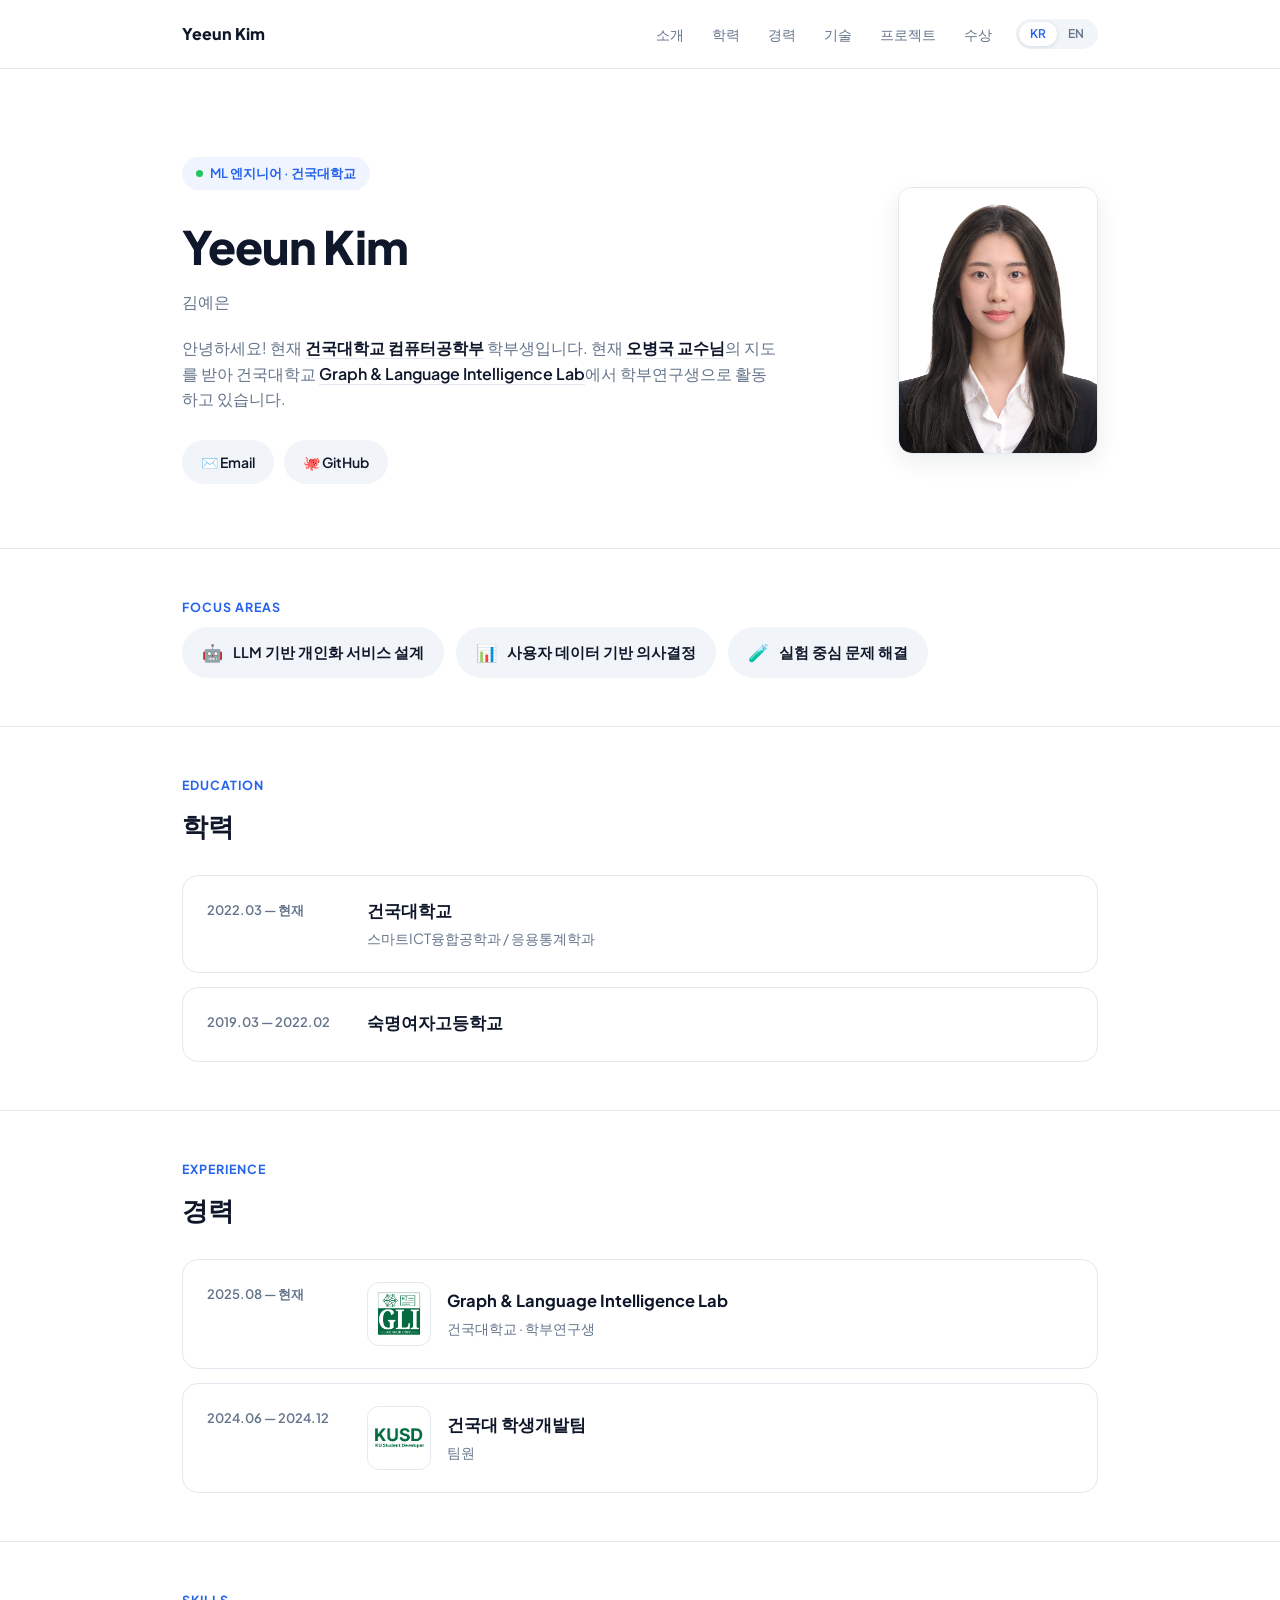
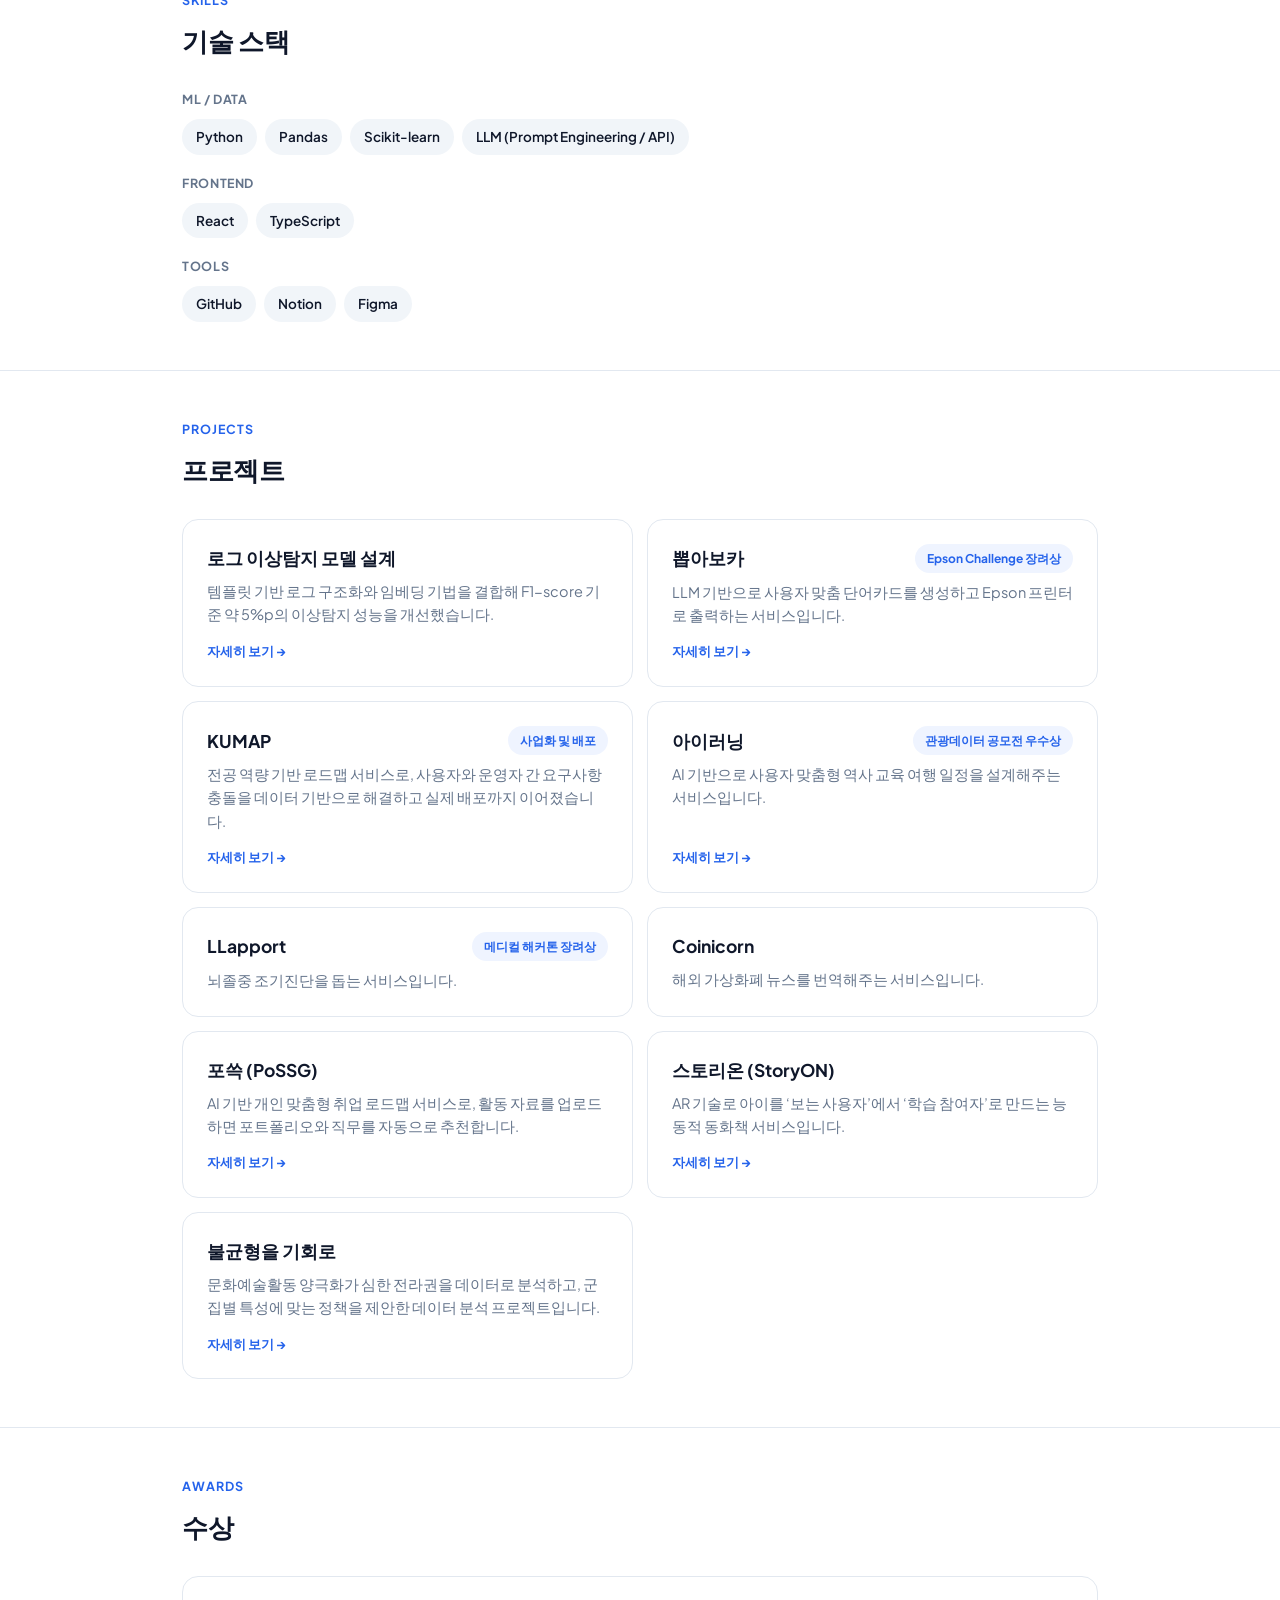
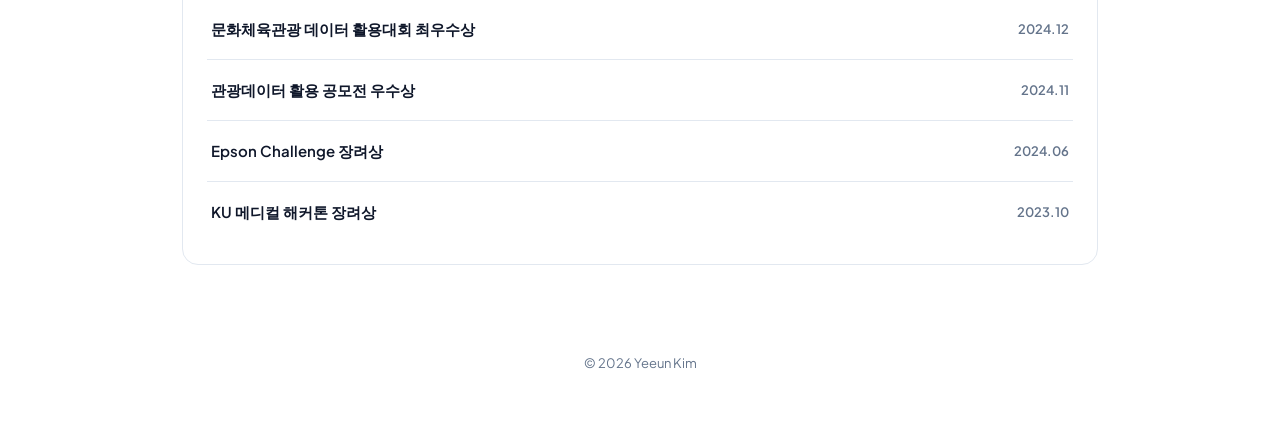
==== commit 202a451d: "[fix] 프로젝트 투 컬럼으로 변경" ====
--- a/index.html
+++ b/index.html
@@ -370,14 +370,20 @@
       }
 
       /* Projects */
+      .project-grid {
+        display: grid;
+        grid-template-columns: repeat(2, minmax(0, 1fr));
+        gap: 14px;
+      }
       .project-card {
-        display: block;
+        display: flex;
+        flex-direction: column;
         background: #fff;
         color: var(--ink);
         border: 1px solid var(--line);
         border-radius: 16px;
         padding: 24px;
-        margin-bottom: 14px;
+        margin-bottom: 0;
         transition: box-shadow 0.15s ease, border-color 0.15s ease,
           transform 0.15s ease;
       }
@@ -412,6 +418,7 @@
         white-space: nowrap;
       }
       .project-card .desc {
+        flex: 1;
         font-size: 14.5px;
         color: var(--ink-soft);
         max-width: 640px;
@@ -454,6 +461,9 @@
 
       /* ---------- RESPONSIVE ---------- */
       @media (max-width: 760px) {
+        .project-grid {
+          grid-template-columns: 1fr;
+        }
         .navbar nav {
           display: none;
         }
@@ -724,6 +734,7 @@
         <div class="eyebrow">Projects</div>
         <h2 data-i18n="projects.title">프로젝트</h2>
 
+        <div class="project-grid">
         <a class="project-card" href="projects/log-anomaly-detection.html">
           <div class="top-row">
             <span class="title" data-i18n="projects.log.title"
@@ -840,6 +851,7 @@
           </p>
           <span class="view-more" data-i18n="projects.more">자세히 보기 →</span>
         </a>
+        </div>
       </div>
     </section>
 
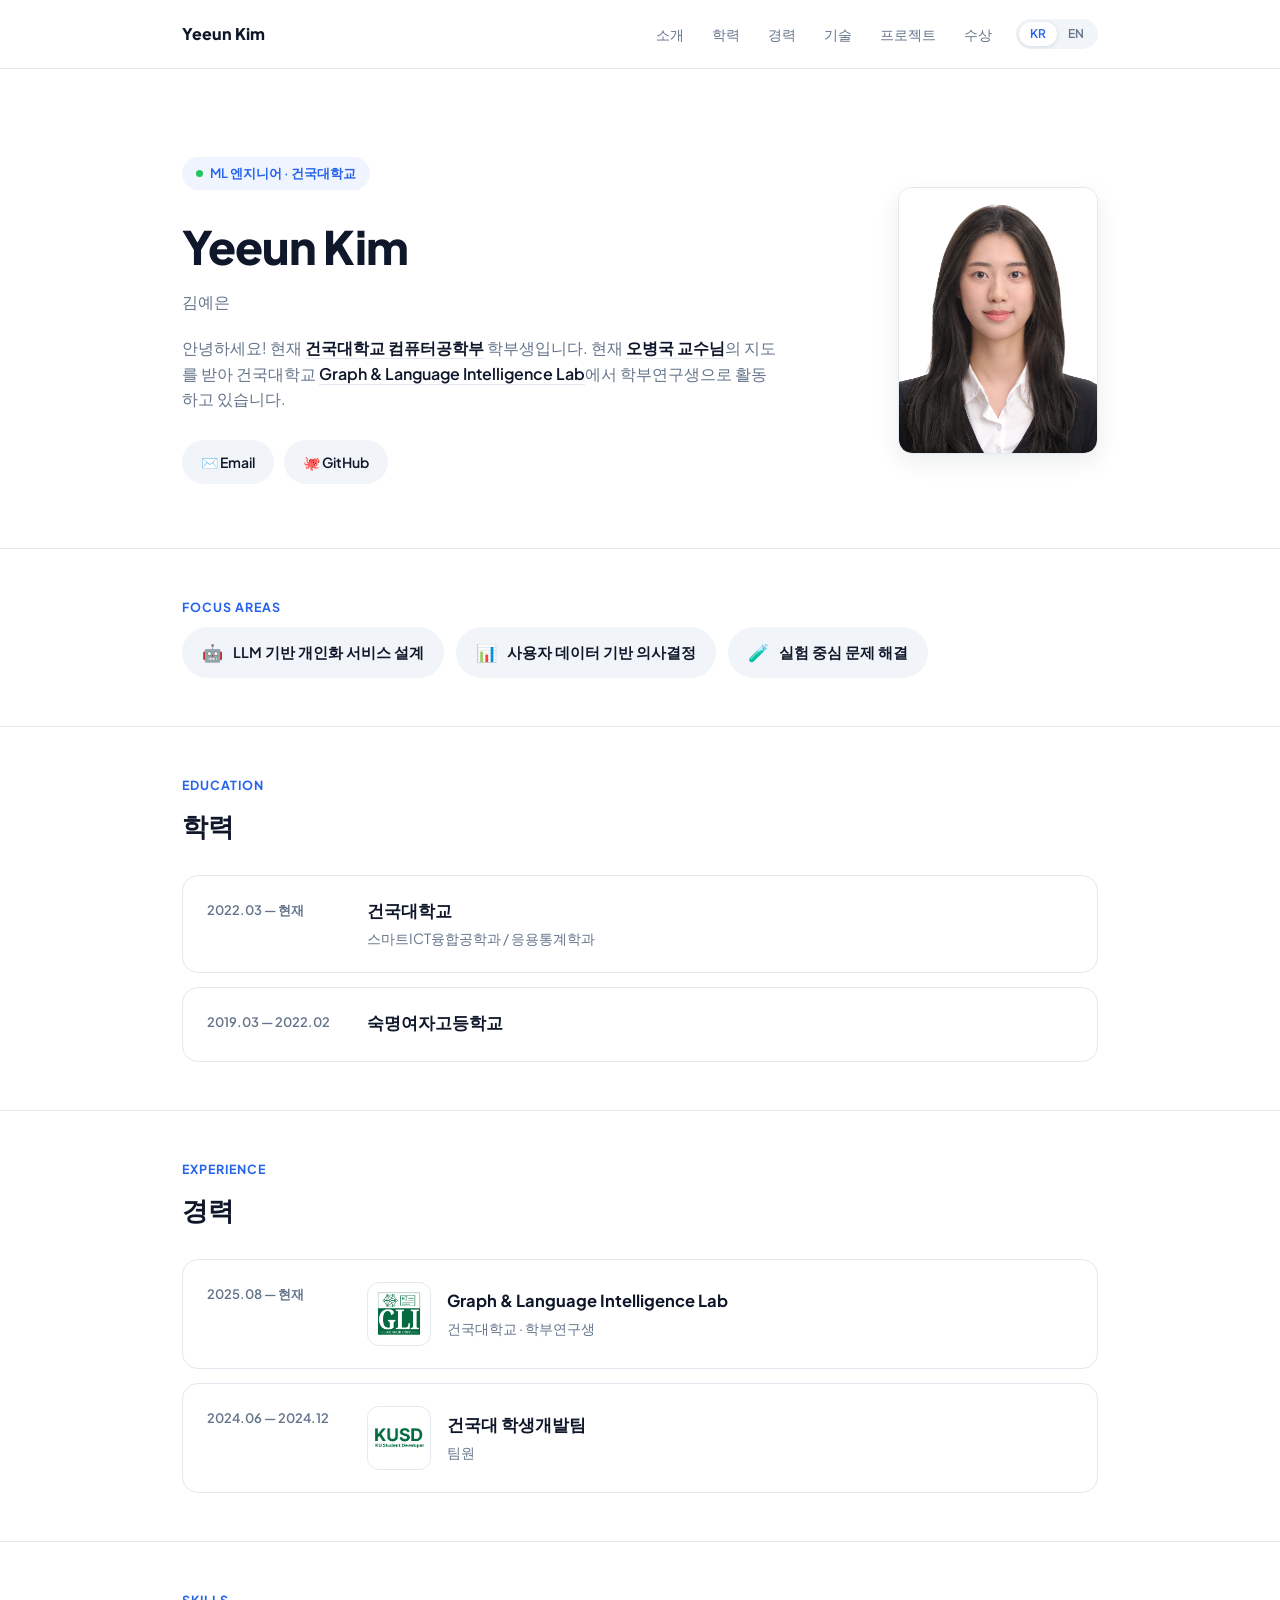
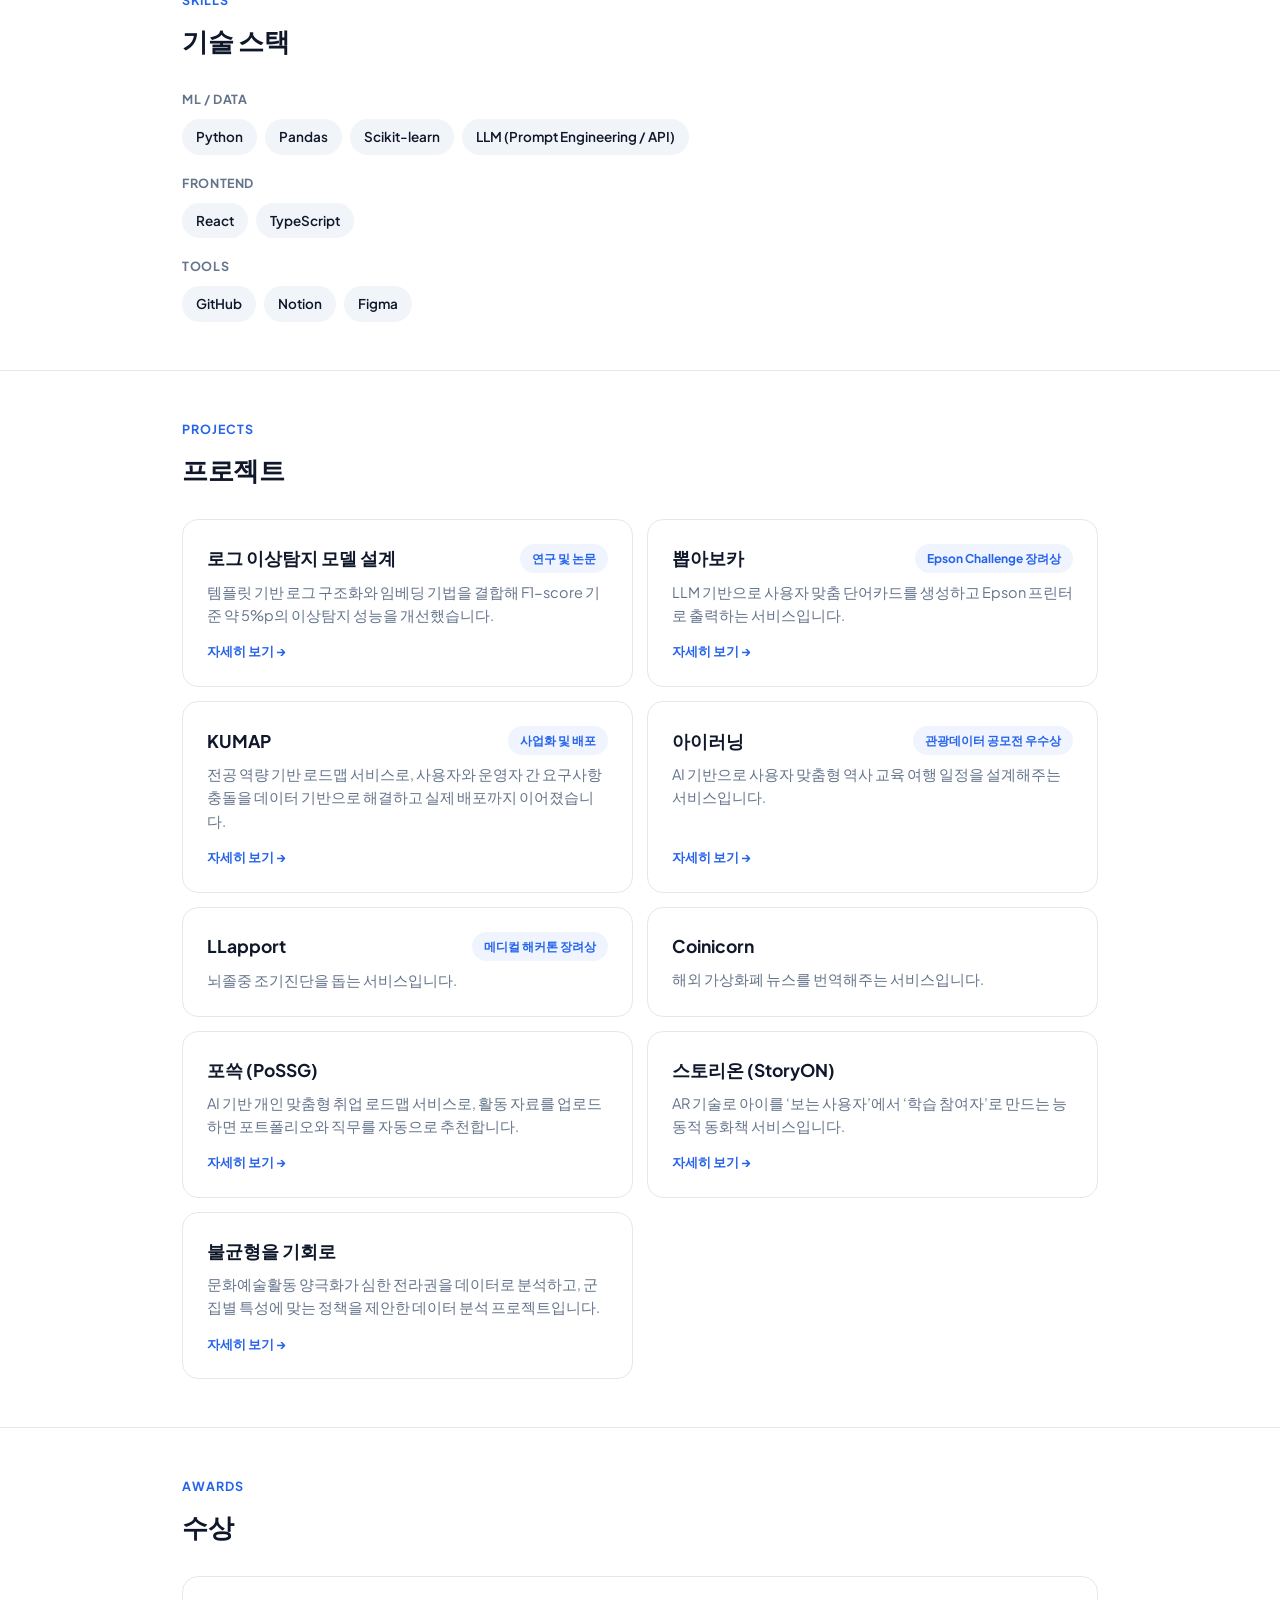
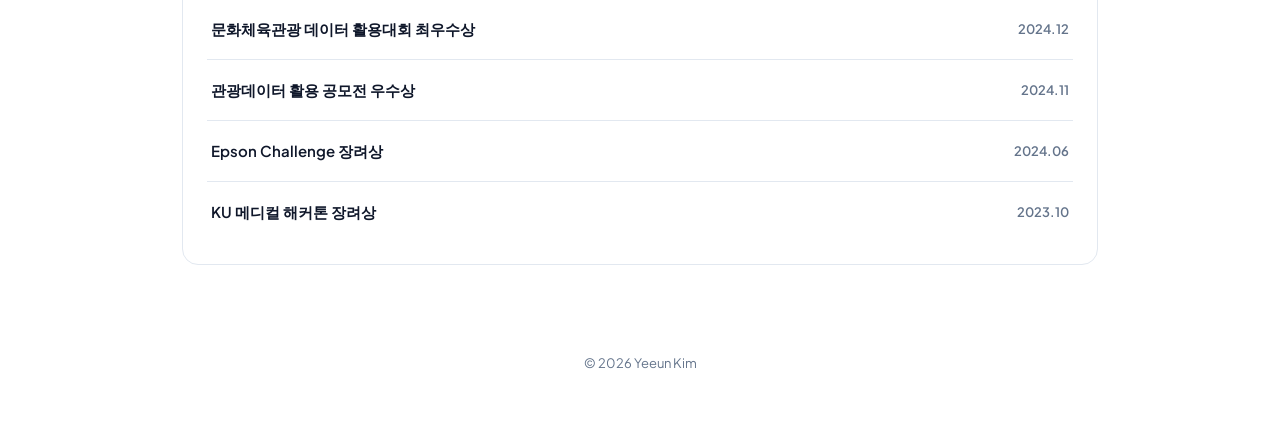
==== commit b76db372: "[fix] 벳지 추가" ====
--- a/index.html
+++ b/index.html
@@ -561,10 +561,10 @@
             <p class="lede" data-i18n-html="hero.lede">
               안녕하세요! 현재
               <a
-                href="https://cse.konkuk.ac.kr/cse/index.do"
+                href="https://sicte.konkuk.ac.kr/sicte/index.do"
                 target="_blank"
                 rel="noopener noreferrer"
-                >건국대학교 컴퓨터공학부</a
+                >건국대학교 스마트ICT융합공학과</a
               >
               학부생입니다. 현재
               <a
@@ -735,122 +735,139 @@
         <h2 data-i18n="projects.title">프로젝트</h2>
 
         <div class="project-grid">
-        <a class="project-card" href="projects/log-anomaly-detection.html">
-          <div class="top-row">
-            <span class="title" data-i18n="projects.log.title"
-              >로그 이상탐지 모델 설계</span
+          <a class="project-card" href="projects/log-anomaly-detection.html">
+            <div class="top-row">
+              <span class="title" data-i18n="projects.log.title"
+                >로그 이상탐지 모델 설계</span
+              >
+              <span class="award-chip" data-i18n="projects.log.award"
+                >연구 및 논문</span
+              >
+            </div>
+            <p class="desc" data-i18n="projects.log.desc">
+              템플릿 기반 로그 구조화와 임베딩 기법을 결합해 F1-score 기준 약
+              5%p의 이상탐지 성능을 개선했습니다.
+            </p>
+            <span class="view-more" data-i18n="projects.more"
+              >자세히 보기 →</span
             >
-          </div>
-          <p class="desc" data-i18n="projects.log.desc">
-            템플릿 기반 로그 구조화와 임베딩 기법을 결합해 F1-score 기준 약
-            5%p의 이상탐지 성능을 개선했습니다.
-          </p>
-          <span class="view-more" data-i18n="projects.more">자세히 보기 →</span>
-        </a>
-
-        <a class="project-card" href="projects/bbobavoca.html">
-          <div class="top-row">
-            <span class="title">뽑아보카</span>
-            <span class="award-chip" data-i18n="projects.bboba.award"
-              >Epson Challenge 장려상</span
+          </a>
+
+          <a class="project-card" href="projects/bbobavoca.html">
+            <div class="top-row">
+              <span class="title">뽑아보카</span>
+              <span class="award-chip" data-i18n="projects.bboba.award"
+                >Epson Challenge 장려상</span
+              >
+            </div>
+            <p class="desc" data-i18n="projects.bboba.desc">
+              LLM 기반으로 사용자 맞춤 단어카드를 생성하고 Epson 프린터로
+              출력하는 서비스입니다.
+            </p>
+            <span class="view-more" data-i18n="projects.more"
+              >자세히 보기 →</span
             >
-          </div>
-          <p class="desc" data-i18n="projects.bboba.desc">
-            LLM 기반으로 사용자 맞춤 단어카드를 생성하고 Epson 프린터로 출력하는
-            서비스입니다.
-          </p>
-          <span class="view-more" data-i18n="projects.more">자세히 보기 →</span>
-        </a>
-
-        <a class="project-card" href="projects/kumap.html">
-          <div class="top-row">
-            <span class="title">KUMAP</span>
-            <span class="award-chip" data-i18n="projects.kumap.award"
-              >사업화 및 배포</span
+          </a>
+
+          <a class="project-card" href="projects/kumap.html">
+            <div class="top-row">
+              <span class="title">KUMAP</span>
+              <span class="award-chip" data-i18n="projects.kumap.award"
+                >사업화 및 배포</span
+              >
+            </div>
+            <p class="desc" data-i18n="projects.kumap.desc">
+              전공 역량 기반 로드맵 서비스로, 사용자와 운영자 간 요구사항 충돌을
+              데이터 기반으로 해결하고 실제 배포까지 이어졌습니다.
+            </p>
+            <span class="view-more" data-i18n="projects.more"
+              >자세히 보기 →</span
             >
-          </div>
-          <p class="desc" data-i18n="projects.kumap.desc">
-            전공 역량 기반 로드맵 서비스로, 사용자와 운영자 간 요구사항 충돌을
-            데이터 기반으로 해결하고 실제 배포까지 이어졌습니다.
-          </p>
-          <span class="view-more" data-i18n="projects.more">자세히 보기 →</span>
-        </a>
-
-        <a class="project-card" href="projects/ai-learning.html">
-          <div class="top-row">
-            <span class="title">아이러닝</span>
-            <span class="award-chip" data-i18n="projects.ilearning.award"
-              >관광데이터 공모전 우수상</span
+          </a>
+
+          <a class="project-card" href="projects/ai-learning.html">
+            <div class="top-row">
+              <span class="title">아이러닝</span>
+              <span class="award-chip" data-i18n="projects.ilearning.award"
+                >관광데이터 공모전 우수상</span
+              >
+            </div>
+            <p class="desc" data-i18n="projects.ilearning.desc">
+              AI 기반으로 사용자 맞춤형 역사 교육 여행 일정을 설계해주는
+              서비스입니다.
+            </p>
+            <span class="view-more" data-i18n="projects.more"
+              >자세히 보기 →</span
             >
-          </div>
-          <p class="desc" data-i18n="projects.ilearning.desc">
-            AI 기반으로 사용자 맞춤형 역사 교육 여행 일정을 설계해주는
-            서비스입니다.
-          </p>
-          <span class="view-more" data-i18n="projects.more">자세히 보기 →</span>
-        </a>
-
-        <a
-          class="project-card"
-          href="https://github.com/katekim512/LLapport.git"
-          target="_blank"
-          rel="noopener noreferrer"
-        >
-          <div class="top-row">
-            <span class="title">LLapport</span>
-            <span class="award-chip" data-i18n="projects.llapport.award"
-              >메디컬 해커톤 장려상</span
+          </a>
+
+          <a
+            class="project-card"
+            href="https://github.com/katekim512/LLapport.git"
+            target="_blank"
+            rel="noopener noreferrer"
+          >
+            <div class="top-row">
+              <span class="title">LLapport</span>
+              <span class="award-chip" data-i18n="projects.llapport.award"
+                >메디컬 해커톤 장려상</span
+              >
+            </div>
+            <p class="desc" data-i18n="projects.llapport.desc">
+              뇌졸중 조기진단을 돕는 서비스입니다.
+            </p>
+          </a>
+
+          <a
+            class="project-card"
+            href="https://github.com/katekim512/Conicorn.git"
+            target="_blank"
+            rel="noopener noreferrer"
+          >
+            <div class="top-row"><span class="title">Coinicorn</span></div>
+            <p class="desc" data-i18n="projects.coinicorn.desc">
+              해외 가상화폐 뉴스를 번역해주는 서비스입니다.
+            </p>
+          </a>
+
+          <a class="project-card" href="projects/possg.html">
+            <div class="top-row"><span class="title">포쓱 (PoSSG)</span></div>
+            <p class="desc" data-i18n="projects.possg.desc">
+              AI 기반 개인 맞춤형 취업 로드맵 서비스로, 활동 자료를 업로드하면
+              포트폴리오와 직무를 자동으로 추천합니다.
+            </p>
+            <span class="view-more" data-i18n="projects.more"
+              >자세히 보기 →</span
             >
-          </div>
-          <p class="desc" data-i18n="projects.llapport.desc">
-            뇌졸중 조기진단을 돕는 서비스입니다.
-          </p>
-        </a>
-
-        <a
-          class="project-card"
-          href="https://github.com/katekim512/Conicorn.git"
-          target="_blank"
-          rel="noopener noreferrer"
-        >
-          <div class="top-row"><span class="title">Coinicorn</span></div>
-          <p class="desc" data-i18n="projects.coinicorn.desc">
-            해외 가상화폐 뉴스를 번역해주는 서비스입니다.
-          </p>
-        </a>
-
-        <a class="project-card" href="projects/possg.html">
-          <div class="top-row"><span class="title">포쓱 (PoSSG)</span></div>
-          <p class="desc" data-i18n="projects.possg.desc">
-            AI 기반 개인 맞춤형 취업 로드맵 서비스로, 활동 자료를 업로드하면
-            포트폴리오와 직무를 자동으로 추천합니다.
-          </p>
-          <span class="view-more" data-i18n="projects.more">자세히 보기 →</span>
-        </a>
-
-        <a class="project-card" href="projects/storyon.html">
-          <div class="top-row">
-            <span class="title">스토리온 (StoryON)</span>
-          </div>
-          <p class="desc" data-i18n="projects.storyon.desc">
-            AR 기술로 아이를 ‘보는 사용자’에서 ‘학습 참여자’로 만드는 능동적
-            동화책 서비스입니다.
-          </p>
-          <span class="view-more" data-i18n="projects.more">자세히 보기 →</span>
-        </a>
-
-        <a class="project-card" href="projects/culture-data.html">
-          <div class="top-row">
-            <span class="title" data-i18n="projects.culture.title"
-              >불균형을 기회로</span
+          </a>
+
+          <a class="project-card" href="projects/storyon.html">
+            <div class="top-row">
+              <span class="title">스토리온 (StoryON)</span>
+            </div>
+            <p class="desc" data-i18n="projects.storyon.desc">
+              AR 기술로 아이를 ‘보는 사용자’에서 ‘학습 참여자’로 만드는 능동적
+              동화책 서비스입니다.
+            </p>
+            <span class="view-more" data-i18n="projects.more"
+              >자세히 보기 →</span
             >
-          </div>
-          <p class="desc" data-i18n="projects.culture.desc">
-            문화예술활동 양극화가 심한 전라권을 데이터로 분석하고, 군집별 특성에
-            맞는 정책을 제안한 데이터 분석 프로젝트입니다.
-          </p>
-          <span class="view-more" data-i18n="projects.more">자세히 보기 →</span>
-        </a>
+          </a>
+
+          <a class="project-card" href="projects/culture-data.html">
+            <div class="top-row">
+              <span class="title" data-i18n="projects.culture.title"
+                >불균형을 기회로</span
+              >
+            </div>
+            <p class="desc" data-i18n="projects.culture.desc">
+              문화예술활동 양극화가 심한 전라권을 데이터로 분석하고, 군집별
+              특성에 맞는 정책을 제안한 데이터 분석 프로젝트입니다.
+            </p>
+            <span class="view-more" data-i18n="projects.more"
+              >자세히 보기 →</span
+            >
+          </a>
         </div>
       </div>
     </section>
@@ -921,6 +938,7 @@
           'skills.title': '기술 스택',
           'projects.title': '프로젝트',
           'projects.log.title': '로그 이상탐지 모델 설계',
+          'projects.log.award': '연구 및 논문',
           'projects.log.desc':
             '템플릿 기반 로그 구조화와 임베딩 기법을 결합해 F1-score 기준 약 5%p의 이상탐지 성능을 개선했습니다.',
           'projects.bboba.award': 'Epson Challenge 장려상',
@@ -961,7 +979,7 @@
           'hero.badge': 'ML Engineer · Konkuk University',
           'hero.photo': 'Yeeun Kim profile photo',
           'hero.lede':
-            'Hello! I am currently an undergraduate student in the <a href="https://cse.konkuk.ac.kr/cse/index.do" target="_blank" rel="noopener noreferrer">Department of Computer Science and Engineering</a> at <a href="https://www.konkuk.ac.kr/" target="_blank" rel="noopener noreferrer">Konkuk University</a>. I am also working as an undergraduate researcher at the <a href="https://gli.konkuk.ac.kr/" target="_blank" rel="noopener noreferrer">Graph &amp; Language Intelligence Lab</a>, Konkuk University, advised by Prof. <a href="https://bkoh509.github.io/" target="_blank" rel="noopener noreferrer">Byungkook Oh</a>.',
+            'Hello! I am currently an undergraduate student in the <a href="https://sicte.konkuk.ac.kr/sicte/index.do" target="_blank" rel="noopener noreferrer">Department of Smart ICT Convergence Engineering</a> at <a href="https://www.konkuk.ac.kr/" target="_blank" rel="noopener noreferrer">Konkuk University</a>. I am also working as an undergraduate researcher at the <a href="https://gli.konkuk.ac.kr/" target="_blank" rel="noopener noreferrer">Graph &amp; Language Intelligence Lab</a>, Konkuk University, advised by Prof. <a href="https://bkoh509.github.io/" target="_blank" rel="noopener noreferrer">Byungkook Oh</a>.',
           'focus.title': 'What I Focus On',
           'focus.one': 'LLM-powered personalized services',
           'focus.two': 'Data-informed product decisions',
@@ -981,6 +999,7 @@
           'skills.title': 'Tech Stack',
           'projects.title': 'Projects',
           'projects.log.title': 'Log Anomaly Detection Model',
+          'projects.log.award': 'Research & Paper',
           'projects.log.desc':
             'Combined template-based log parsing with embedding techniques to improve anomaly detection performance by approximately 5 percentage points in F1 score.',
           'projects.bboba.award': 'Epson Challenge Honorable Mention',
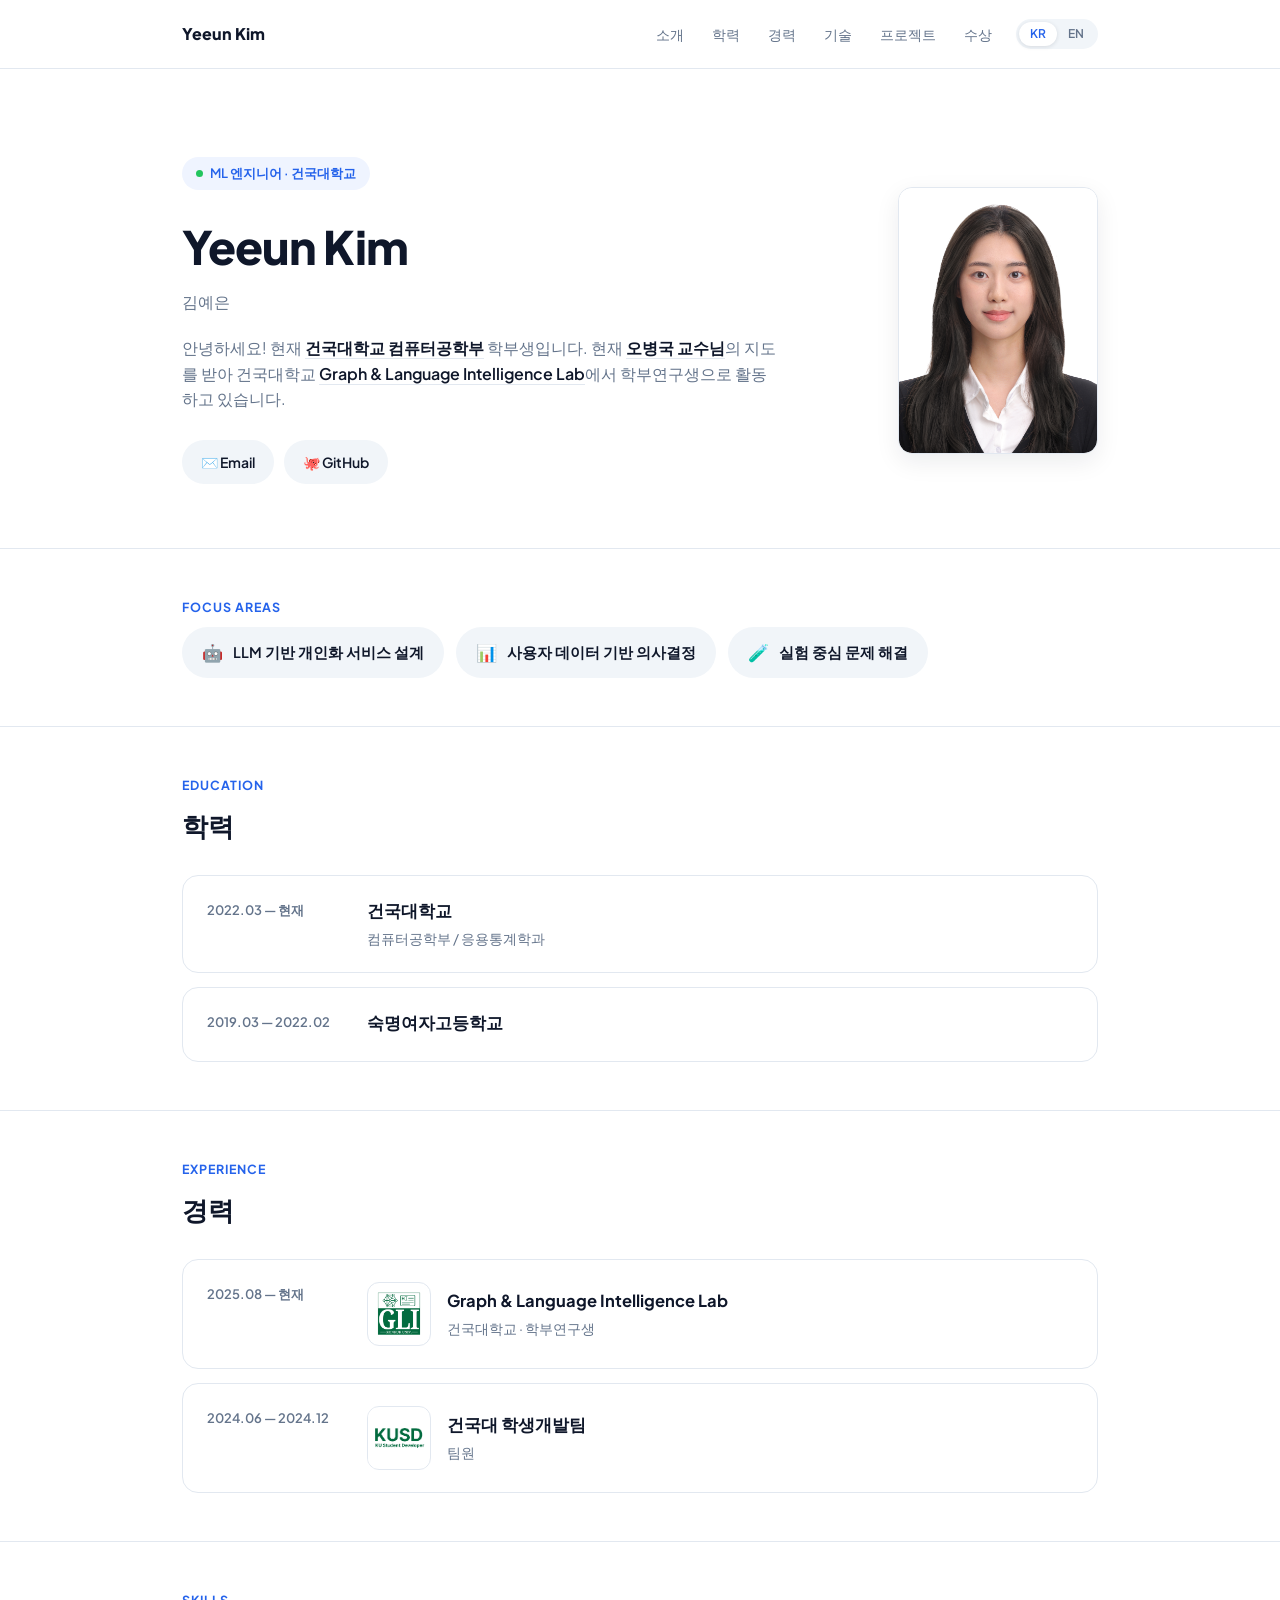
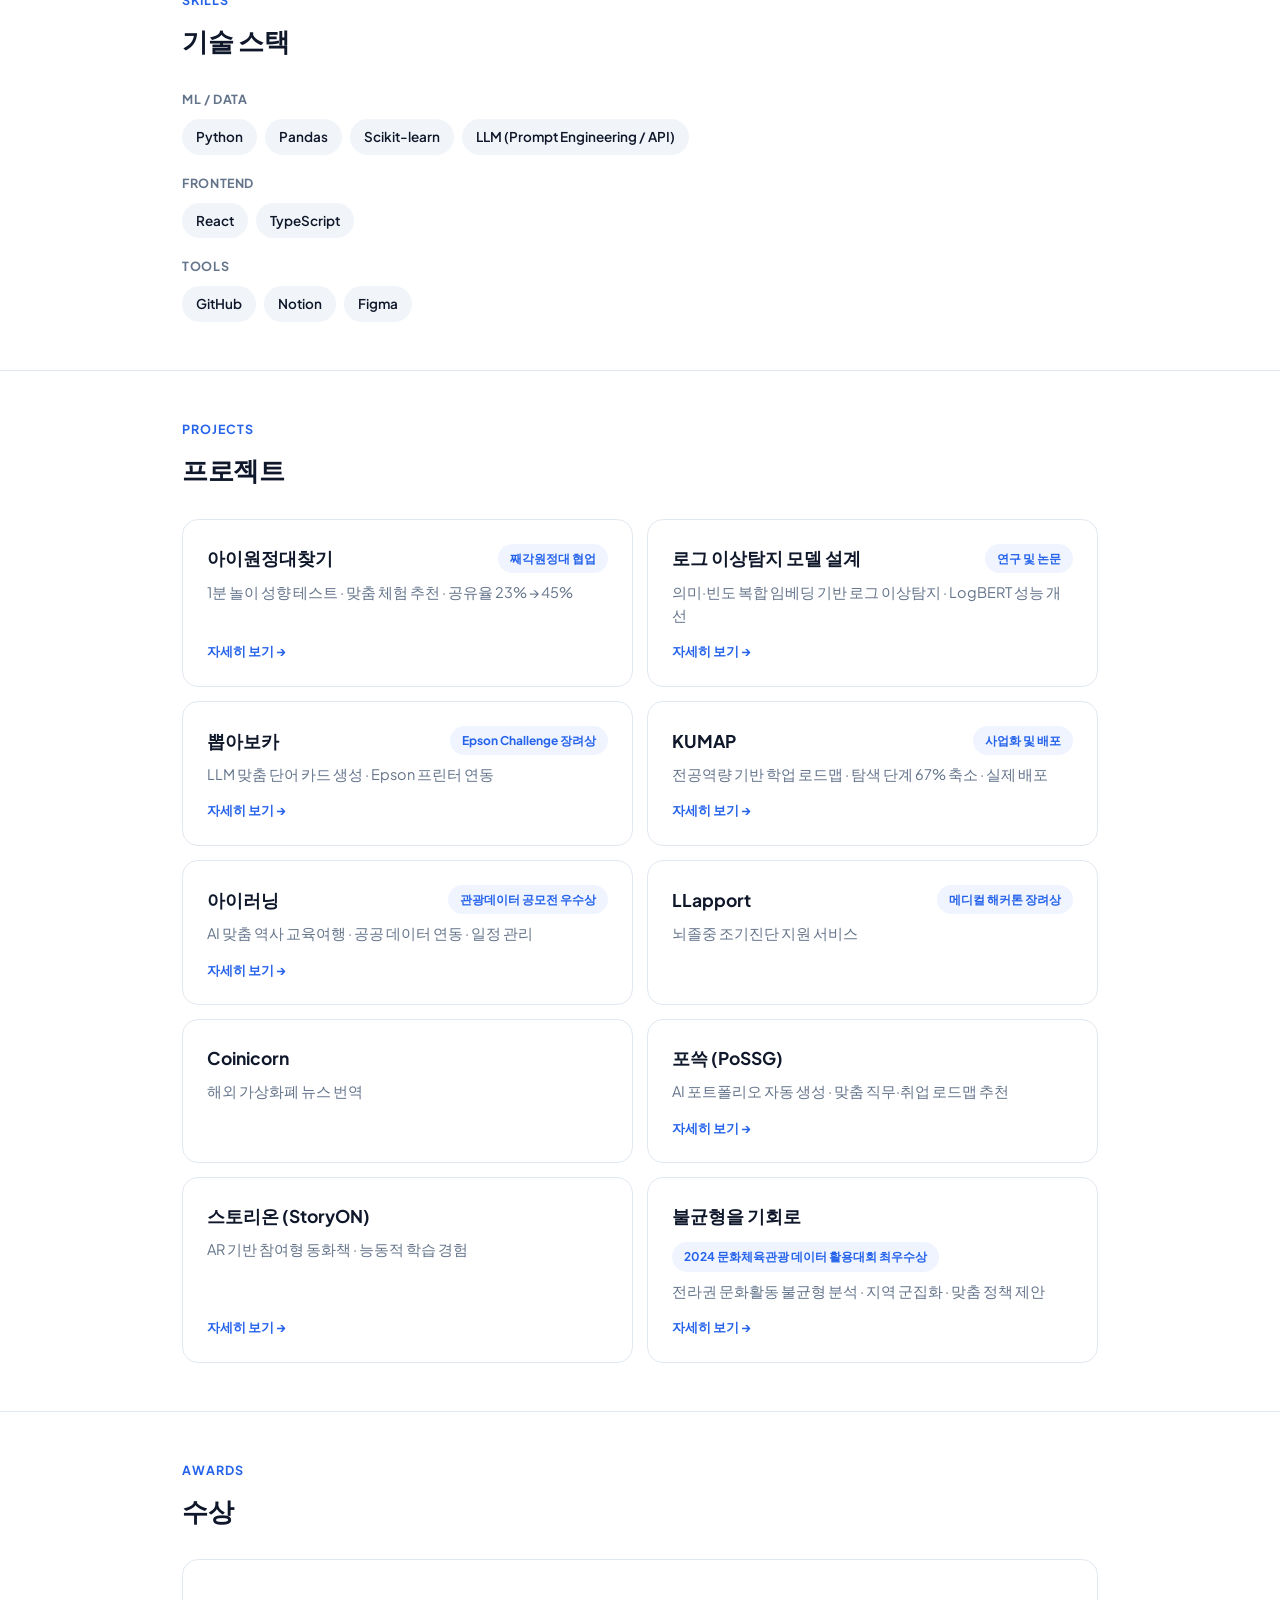
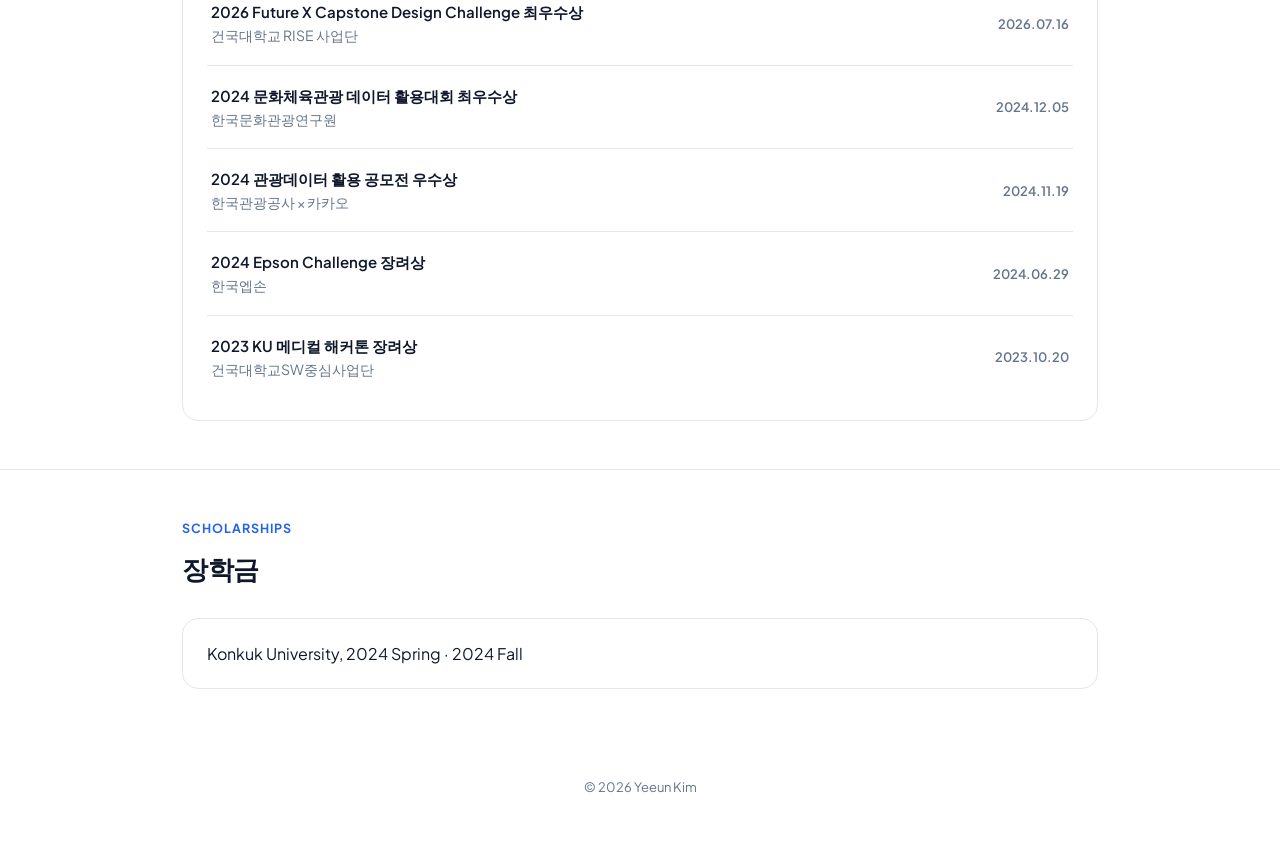
==== commit ad6c1261: "update_261027" ====
--- a/index.html
+++ b/index.html
@@ -432,6 +432,7 @@
       }
 
       /* Awards */
+      .culture-award{white-space:normal;max-width:100%;}
       .award-row {
         display: flex;
         align-items: center;
@@ -642,7 +643,7 @@
             <div>
               <div class="org" data-i18n="education.konkuk">건국대학교</div>
               <div class="role" data-i18n="education.major">
-                스마트ICT융합공학과 / 응용통계학과
+                컴퓨터공학부 / 응용통계학과
               </div>
             </div>
           </div>
@@ -735,6 +736,14 @@
         <h2 data-i18n="projects.title">프로젝트</h2>
 
         <div class="project-grid">
+          <a class="project-card" href="projects/child-expedition.html">
+            <div class="top-row">
+              <span class="title" data-i18n="projects.expedition.title">아이원정대찾기</span>
+              <span class="award-chip" data-i18n="projects.expedition.award">째각원정대 협업</span>
+            </div>
+            <p class="desc" data-i18n="projects.expedition.desc">1분 놀이 성향 테스트 · 맞춤 체험 추천 · 공유율 23% → 45%</p>
+            <span class="view-more" data-i18n="projects.more">자세히 보기 →</span>
+          </a>
           <a class="project-card" href="projects/log-anomaly-detection.html">
             <div class="top-row">
               <span class="title" data-i18n="projects.log.title"
@@ -744,10 +753,7 @@
                 >연구 및 논문</span
               >
             </div>
-            <p class="desc" data-i18n="projects.log.desc">
-              템플릿 기반 로그 구조화와 임베딩 기법을 결합해 F1-score 기준 약
-              5%p의 이상탐지 성능을 개선했습니다.
-            </p>
+            <p class="desc" data-i18n="projects.log.desc">의미·빈도 복합 임베딩 기반 로그 이상탐지 · LogBERT 성능 개선</p>
             <span class="view-more" data-i18n="projects.more"
               >자세히 보기 →</span
             >
@@ -760,10 +766,7 @@
                 >Epson Challenge 장려상</span
               >
             </div>
-            <p class="desc" data-i18n="projects.bboba.desc">
-              LLM 기반으로 사용자 맞춤 단어카드를 생성하고 Epson 프린터로
-              출력하는 서비스입니다.
-            </p>
+            <p class="desc" data-i18n="projects.bboba.desc">LLM 맞춤 단어 카드 생성 · Epson 프린터 연동</p>
             <span class="view-more" data-i18n="projects.more"
               >자세히 보기 →</span
             >
@@ -776,10 +779,7 @@
                 >사업화 및 배포</span
               >
             </div>
-            <p class="desc" data-i18n="projects.kumap.desc">
-              전공 역량 기반 로드맵 서비스로, 사용자와 운영자 간 요구사항 충돌을
-              데이터 기반으로 해결하고 실제 배포까지 이어졌습니다.
-            </p>
+            <p class="desc" data-i18n="projects.kumap.desc">전공역량 기반 학업 로드맵 · 탐색 단계 67% 축소 · 실제 배포</p>
             <span class="view-more" data-i18n="projects.more"
               >자세히 보기 →</span
             >
@@ -792,10 +792,7 @@
                 >관광데이터 공모전 우수상</span
               >
             </div>
-            <p class="desc" data-i18n="projects.ilearning.desc">
-              AI 기반으로 사용자 맞춤형 역사 교육 여행 일정을 설계해주는
-              서비스입니다.
-            </p>
+            <p class="desc" data-i18n="projects.ilearning.desc">AI 맞춤 역사 교육여행 · 공공 데이터 연동 · 일정 관리</p>
             <span class="view-more" data-i18n="projects.more"
               >자세히 보기 →</span
             >
@@ -813,9 +810,7 @@
                 >메디컬 해커톤 장려상</span
               >
             </div>
-            <p class="desc" data-i18n="projects.llapport.desc">
-              뇌졸중 조기진단을 돕는 서비스입니다.
-            </p>
+            <p class="desc" data-i18n="projects.llapport.desc">뇌졸중 조기진단 지원 서비스</p>
           </a>
 
           <a
@@ -825,17 +820,12 @@
             rel="noopener noreferrer"
           >
             <div class="top-row"><span class="title">Coinicorn</span></div>
-            <p class="desc" data-i18n="projects.coinicorn.desc">
-              해외 가상화폐 뉴스를 번역해주는 서비스입니다.
-            </p>
+            <p class="desc" data-i18n="projects.coinicorn.desc">해외 가상화폐 뉴스 번역</p>
           </a>
 
           <a class="project-card" href="projects/possg.html">
             <div class="top-row"><span class="title">포쓱 (PoSSG)</span></div>
-            <p class="desc" data-i18n="projects.possg.desc">
-              AI 기반 개인 맞춤형 취업 로드맵 서비스로, 활동 자료를 업로드하면
-              포트폴리오와 직무를 자동으로 추천합니다.
-            </p>
+            <p class="desc" data-i18n="projects.possg.desc">AI 포트폴리오 자동 생성 · 맞춤 직무·취업 로드맵 추천</p>
             <span class="view-more" data-i18n="projects.more"
               >자세히 보기 →</span
             >
@@ -845,10 +835,7 @@
             <div class="top-row">
               <span class="title">스토리온 (StoryON)</span>
             </div>
-            <p class="desc" data-i18n="projects.storyon.desc">
-              AR 기술로 아이를 ‘보는 사용자’에서 ‘학습 참여자’로 만드는 능동적
-              동화책 서비스입니다.
-            </p>
+            <p class="desc" data-i18n="projects.storyon.desc">AR 기반 참여형 동화책 · 능동적 학습 경험</p>
             <span class="view-more" data-i18n="projects.more"
               >자세히 보기 →</span
             >
@@ -859,11 +846,9 @@
               <span class="title" data-i18n="projects.culture.title"
                 >불균형을 기회로</span
               >
-            </div>
-            <p class="desc" data-i18n="projects.culture.desc">
-              문화예술활동 양극화가 심한 전라권을 데이터로 분석하고, 군집별
-              특성에 맞는 정책을 제안한 데이터 분석 프로젝트입니다.
-            </p>
+              <span class="award-chip culture-award" data-i18n="projects.culture.award">2024 문화체육관광 데이터 활용대회 최우수상</span>
+            </div>
+            <p class="desc" data-i18n="projects.culture.desc">전라권 문화활동 불균형 분석 · 지역 군집화 · 맞춤 정책 제안</p>
             <span class="view-more" data-i18n="projects.more"
               >자세히 보기 →</span
             >
@@ -878,29 +863,58 @@
         <h2 data-i18n="awards.title">수상</h2>
         <div class="card" style="display: block; border-radius: 16px">
           <div class="award-row">
+            <div>
+              <div class="name" data-i18n="awards.capstone">2026 Future X Capstone Design Challenge 최우수상</div>
+              <div class="role" data-i18n="awards.capstone.org">건국대학교 RISE 사업단</div>
+            </div>
+            <div class="when">2026.07.16</div>
+          </div>
+          <div class="award-row">
+            <div>
             <div class="name" data-i18n="awards.one">
-              문화체육관광 데이터 활용대회 최우수상
-            </div>
-            <div class="when">2024.12</div>
+              2024 문화체육관광 데이터 활용대회 최우수상
+            </div>
+            <div class="role" data-i18n="awards.one.org">한국문화관광연구원</div>
+            </div>
+            <div class="when">2024.12.05</div>
           </div>
           <div class="award-row">
+            <div>
             <div class="name" data-i18n="awards.two">
-              관광데이터 활용 공모전 우수상
-            </div>
-            <div class="when">2024.11</div>
+              2024 관광데이터 활용 공모전 우수상
+            </div>
+            <div class="role" data-i18n="awards.two.org">한국관광공사 × 카카오</div>
+            </div>
+            <div class="when">2024.11.19</div>
           </div>
           <div class="award-row">
+            <div>
             <div class="name" data-i18n="awards.three">
-              Epson Challenge 장려상
-            </div>
-            <div class="when">2024.06</div>
+              2024 Epson Challenge 장려상
+            </div>
+            <div class="role" data-i18n="awards.three.org">한국엡손</div>
+            </div>
+            <div class="when">2024.06.29</div>
           </div>
           <div class="award-row">
+            <div>
             <div class="name" data-i18n="awards.four">
-              KU 메디컬 해커톤 장려상
-            </div>
-            <div class="when">2023.10</div>
-          </div>
+              2023 KU 메디컬 해커톤 장려상
+            </div>
+            <div class="role" data-i18n="awards.four.org">건국대학교SW중심사업단</div>
+            </div>
+            <div class="when">2023.10.20</div>
+          </div>
+        </div>
+      </div>
+    </section>
+
+    <section id="scholarships">
+      <div class="wrap">
+        <div class="eyebrow">Scholarships</div>
+        <h2 data-i18n="scholarships.title">장학금</h2>
+        <div class="card" style="display:block">
+          <div class="name">Konkuk University, 2024 Spring · 2024 Fall</div>
         </div>
       </div>
     </section>
@@ -927,7 +941,7 @@
           'focus.three': '실험 중심 문제 해결',
           'education.title': '학력',
           'education.konkuk': '건국대학교',
-          'education.major': '스마트ICT융합공학과 / 응용통계학과',
+          'education.major': '컴퓨터공학부 / 응용통계학과',
           'education.highschool': '숙명여자고등학교',
           'date.university': '2022.03 — 현재',
           'date.research': '2025.08 — 현재',
@@ -937,36 +951,47 @@
           'experience.member': '팀원',
           'skills.title': '기술 스택',
           'projects.title': '프로젝트',
+          'projects.expedition.title': '아이원정대찾기',
+          'projects.expedition.award': '째각원정대 협업',
+          'projects.expedition.desc': '1분 놀이 성향 테스트 · 맞춤 체험 추천 · 공유율 23% → 45%',
           'projects.log.title': '로그 이상탐지 모델 설계',
           'projects.log.award': '연구 및 논문',
           'projects.log.desc':
-            '템플릿 기반 로그 구조화와 임베딩 기법을 결합해 F1-score 기준 약 5%p의 이상탐지 성능을 개선했습니다.',
+            '의미·빈도 복합 임베딩 기반 로그 이상탐지 · LogBERT 성능 개선',
           'projects.bboba.award': 'Epson Challenge 장려상',
           'projects.bboba.desc':
-            'LLM 기반으로 사용자 맞춤 단어카드를 생성하고 Epson 프린터로 출력하는 서비스입니다.',
+            'LLM 맞춤 단어 카드 생성 · Epson 프린터 연동',
           'projects.kumap.award': '사업화 및 배포',
           'projects.kumap.desc':
-            '전공 역량 기반 로드맵 서비스로, 사용자와 운영자 간 요구사항 충돌을 데이터 기반으로 해결하고 실제 배포까지 이어졌습니다.',
+            '전공역량 기반 학업 로드맵 · 탐색 단계 67% 축소 · 실제 배포',
           'projects.ilearning.award': '관광데이터 공모전 우수상',
           'projects.ilearning.desc':
-            'AI 기반으로 사용자 맞춤형 역사 교육 여행 일정을 설계해주는 서비스입니다.',
+            'AI 맞춤 역사 교육여행 · 공공 데이터 연동 · 일정 관리',
           'projects.llapport.award': '메디컬 해커톤 장려상',
-          'projects.llapport.desc': '뇌졸중 조기진단을 돕는 서비스입니다.',
+          'projects.llapport.desc': '뇌졸중 조기진단 지원 서비스',
           'projects.coinicorn.desc':
-            '해외 가상화폐 뉴스를 번역해주는 서비스입니다.',
+            '해외 가상화폐 뉴스 번역',
           'projects.possg.desc':
-            'AI 기반 개인 맞춤형 취업 로드맵 서비스로, 활동 자료를 업로드하면 포트폴리오와 직무를 자동으로 추천합니다.',
+            'AI 포트폴리오 자동 생성 · 맞춤 직무·취업 로드맵 추천',
           'projects.storyon.desc':
-            'AR 기술로 아이를 ‘보는 사용자’에서 ‘학습 참여자’로 만드는 능동적 동화책 서비스입니다.',
+            'AR 기반 참여형 동화책 · 능동적 학습 경험',
           'projects.culture.title': '불균형을 기회로',
+          'projects.culture.award': '2024 문화체육관광 데이터 활용대회 최우수상',
           'projects.culture.desc':
-            '문화예술활동 양극화가 심한 전라권을 데이터로 분석하고, 군집별 특성에 맞는 정책을 제안한 데이터 분석 프로젝트입니다.',
+            '전라권 문화활동 불균형 분석 · 지역 군집화 · 맞춤 정책 제안',
           'projects.more': '자세히 보기 →',
           'awards.title': '수상',
-          'awards.one': '문화체육관광 데이터 활용대회 최우수상',
-          'awards.two': '관광데이터 활용 공모전 우수상',
-          'awards.three': 'Epson Challenge 장려상',
-          'awards.four': 'KU 메디컬 해커톤 장려상',
+          'awards.capstone': '2026 Future X Capstone Design Challenge 최우수상',
+          'awards.capstone.org': '건국대학교 RISE 사업단',
+          'awards.one': '2024 문화체육관광 데이터 활용대회 최우수상',
+          'awards.one.org': '한국문화관광연구원',
+          'awards.two': '2024 관광데이터 활용 공모전 우수상',
+          'awards.two.org': '한국관광공사 × 카카오',
+          'awards.three': '2024 Epson Challenge 장려상',
+          'awards.three.org': '한국엡손',
+          'awards.four': '2023 KU 메디컬 해커톤 장려상',
+          'awards.four.org': '건국대학교SW중심사업단',
+          'scholarships.title': '장학금',
         },
         en: {
           'nav.label': 'Main navigation',
@@ -987,7 +1012,7 @@
           'education.title': 'Education',
           'education.konkuk': 'Konkuk University',
           'education.major':
-            'Smart ICT Convergence Engineering / Applied Statistics',
+            'Computer Science and Engineering / Applied Statistics',
           'education.highschool': 'Sookmyung Girls’ High School',
           'date.university': 'Mar 2022 — Present',
           'date.research': 'Aug 2025 — Present',
@@ -998,39 +1023,50 @@
           'experience.member': 'Team Member',
           'skills.title': 'Tech Stack',
           'projects.title': 'Projects',
+          'projects.expedition.title': 'Find Your Child’s Expedition',
+          'projects.expedition.award': 'Tictoc Expedition Collaboration',
+          'projects.expedition.desc': 'One-minute play-style quiz · Personalized activities · Share rate 23% → 45%',
           'projects.log.title': 'Log Anomaly Detection Model',
           'projects.log.award': 'Research & Paper',
           'projects.log.desc':
-            'Combined template-based log parsing with embedding techniques to improve anomaly detection performance by approximately 5 percentage points in F1 score.',
+            'Semantic & frequency-aware log embeddings · Improved LogBERT detection',
           'projects.bboba.award': 'Epson Challenge Honorable Mention',
           'projects.bboba.desc':
-            'An LLM-powered service that creates personalized vocabulary cards and prints them using an Epson printer.',
+            'LLM-generated vocabulary cards · Epson printing integration',
           'projects.kumap.award': 'Commercialized & Deployed',
           'projects.kumap.desc':
-            'A competency-based academic roadmap service. Resolved conflicting user and operator requirements through data and carried the product through deployment.',
+            'Competency-based academic roadmaps · 67% fewer navigation steps · Deployed',
           'projects.ilearning.award':
             'Tourism Data Competition Excellence Award',
           'projects.ilearning.desc':
-            'An AI-powered service that creates personalized history-learning travel itineraries.',
+            'AI history-learning trips · Public data integration · Itinerary planning',
           'projects.llapport.award': 'Medical Hackathon Honorable Mention',
           'projects.llapport.desc':
-            'A service designed to support early stroke detection.',
+            'Early stroke detection support',
           'projects.coinicorn.desc':
-            'A service that translates international cryptocurrency news.',
+            'International cryptocurrency news translation',
           'projects.possg.desc':
-            'An AI-powered personalized career roadmap service that recommends portfolios and roles from uploaded activity materials.',
+            'AI portfolio generation · Personalized career and role recommendations',
           'projects.storyon.desc':
-            'An interactive AR storybook that turns children from passive viewers into active learners.',
+            'Interactive AR storybooks · Active learning',
           'projects.culture.title': 'Turning Imbalance into Opportunity',
+          'projects.culture.award': '2024 Culture, Sports & Tourism Data Competition · Top Excellence Award',
           'projects.culture.desc':
-            'A data analysis project that identifies cultural participation gaps in Korea’s Jeolla region and proposes policies tailored to each cluster.',
+            'Cultural participation gap analysis · Regional clustering · Tailored policy proposals',
           'projects.more': 'View details →',
           'awards.title': 'Awards',
+          'awards.capstone': 'Top Excellence Award, 2026 Future X Capstone Design Challenge',
+          'awards.capstone.org': 'Konkuk University RISE Project Group',
+          'awards.one.org': 'Korea Culture & Tourism Institute',
+          'awards.two.org': 'Korea Tourism Organization × Kakao',
+          'scholarships.title': 'Scholarships',
           'awards.one':
-            'Grand Prize, Culture & Tourism Data Utilization Competition',
-          'awards.two': 'Excellence Award, Tourism Data Competition',
-          'awards.three': 'Honorable Mention, Epson Challenge',
-          'awards.four': 'Honorable Mention, KU Medical Hackathon',
+            'Top Excellence Award, 2024 Culture, Sports & Tourism Data Utilization Competition',
+          'awards.two': 'Excellence Award, 2024 Tourism Data Competition',
+          'awards.three': 'Honorable Mention, 2024 Epson Challenge',
+          'awards.three.org': 'Epson Korea',
+          'awards.four': 'Honorable Mention, 2023 KU Medical Hackathon',
+          'awards.four.org': 'Konkuk University SW-Centered University Project Group',
         },
       }
 
